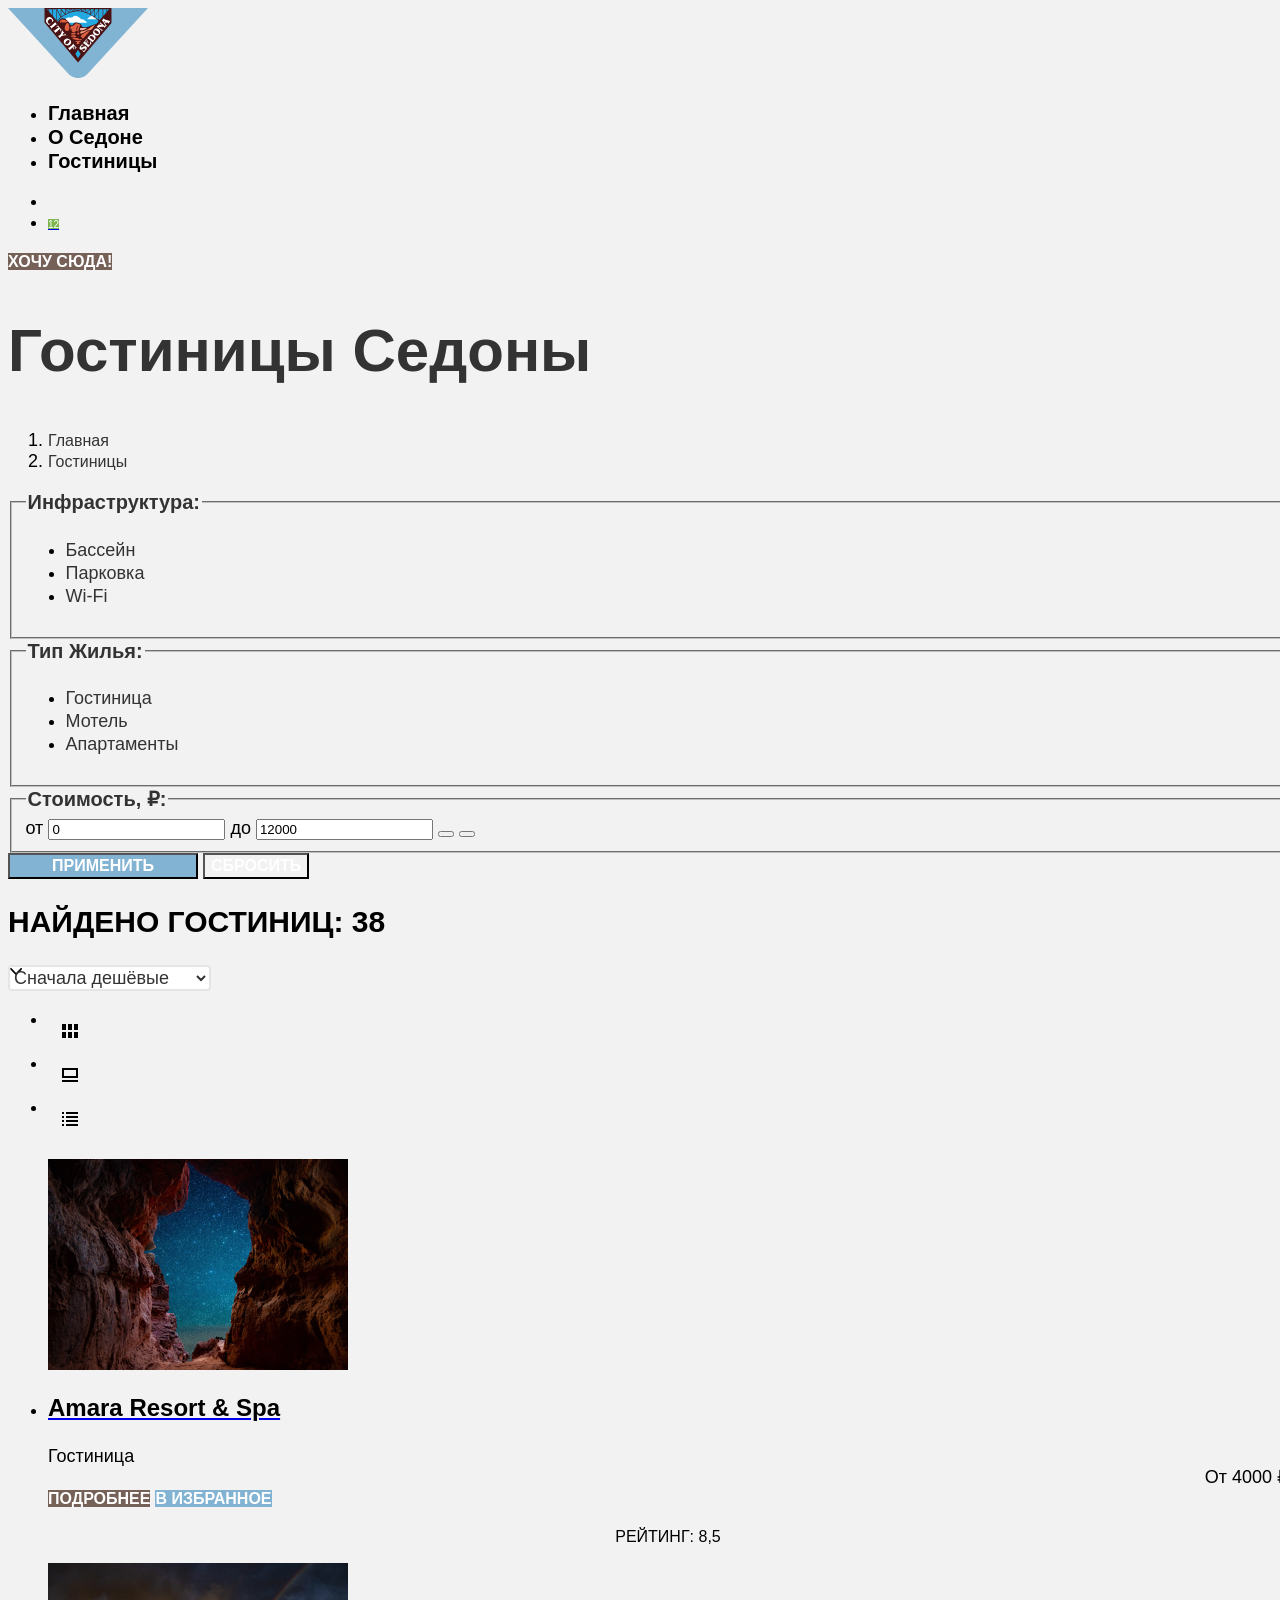
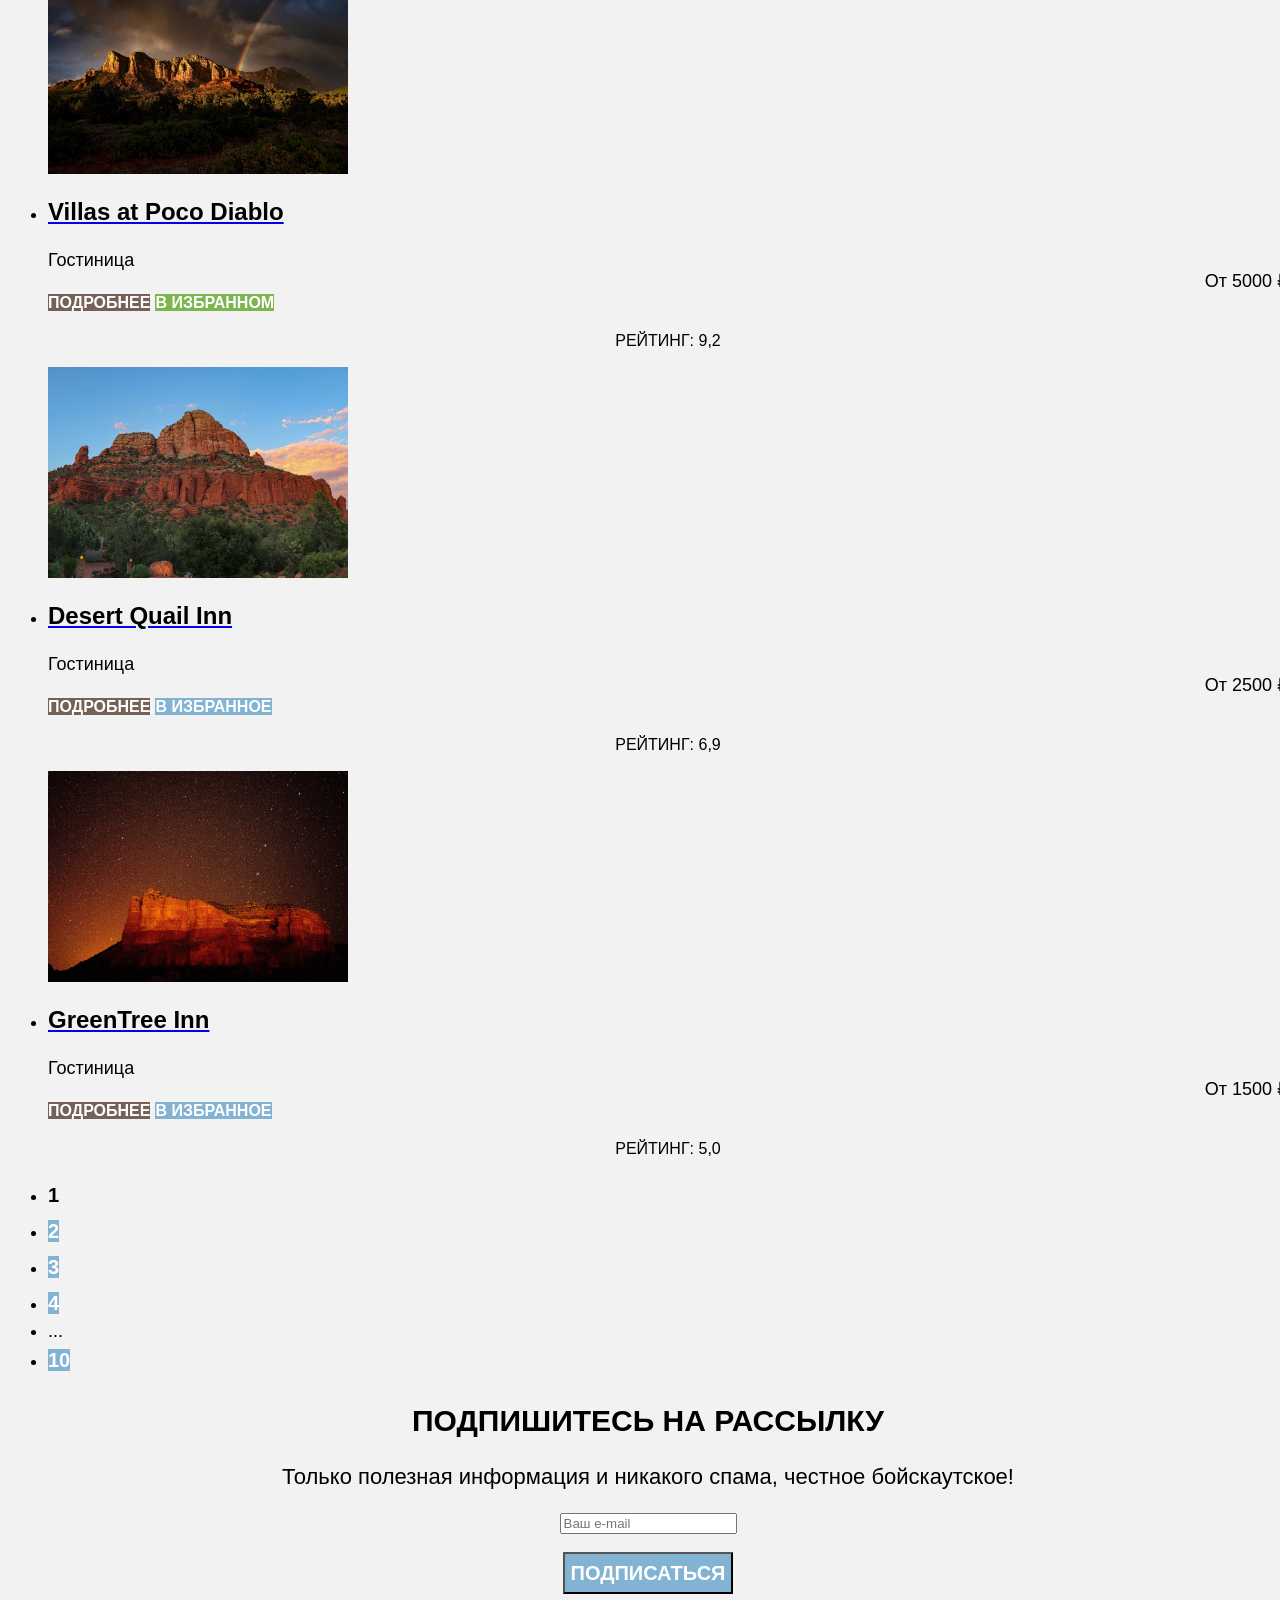
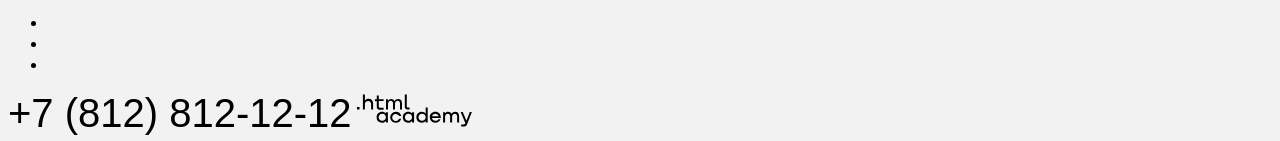
==== catalog.html @ a72dde48 "добавлен файл styles" ====
<!DOCTYPE html>
<html lang="ru">

  <head>
    <meta charset="utf-8">
    <title>Седона. Гостиницы</title>
    <link rel="icon" type="image/png" sizes="32x32" href="images/favicon-32x32.png">
    <link rel="icon" href="favicon.ico">
    <link rel="stylesheet" href="styles/styles.css">
  </head>

  <body>
    <header class="page-header" data-test="header">
      <nav class="navigation">
        <a class="navigation-logo" href="index.html">
          <img class="page-header-logo" src="images/logo.svg" width="140" height="70" alt="Логотип города Седона.">
        </a>
        <ul class="navigation-list">
          <li class="navigation-item">
            <a class="navigation-link" href="index.html">Главная</a>
          </li>
          <li class="navigation-item">
            <a class="navigation-link" href="#">О Седоне</a>
          </li>
          <li class="navigation-item">
            <a class="navigation-link navigation-link-current" href="#">Гостиницы</a>
          </li>
        </ul>
        <ul class="navigation-user">
          <li class="navigation-user-item">
            <a class="navigation-user-link navigation-user-link-search" href="#">
              <span class="visually-hidden">Поиск</span>
            </a>
          </li>
          <li class="navigation-user-item">
            <a class="navigation-user-link navigation-user-link-favorite" href="#">
              <span class="visually-hidden">Избранное</span>
              <span class="notification-badge">12</span>
            </a>
          </li>
        </ul>
      </nav>
      <a class="header-button" href="#">Хочу сюда!</a>
    </header>

    <main class="main-container main-inner" data-test="main">
      <h1 class="inner-header-title">Гостиницы Седоны</h1>
      <ol class="breadcrumbs">
        <li class="breadcrumbs-item">
          <a class="breadcrumbs-link breadcrumbs-home-link" href="index.html">Главная</a>
        </li>
        <li class="breadcrumbs-item">
          <a class="breadcrumbs-link" href="#">Гостиницы</a>
        </li>
      </ol>
      <section class="filters" data-test="filter">
        <h2 class="visually-hidden">Фильтры</h2>
        <form class="catalog-filter" action="https://echo.htmlacademy.ru/" method="get">
          <fieldset class="catalog-filter-group">
            <legend class="catalog-filter-title">Инфраструктура:</legend>
            <ul class="catalog-filter-list">
              <li class="catalog-filter-item">
                <label class="control">
                  <input class="visually-hidden control-input" type="checkbox" name="pool" checked>
                  <span class="control-label">Бассейн</span>
                </label>
              </li>
              <li class="catalog-filter-item">
                <label class="control">
                  <input class="visually-hidden control-input" type="checkbox" name="parking" checked>
                  <span class="control-label">Парковка</span>
                </label>
              </li>
              <li class="catalog-filter-item">
                <label class="control">
                  <input class="visually-hidden control-input" type="checkbox" name="wifi">
                  <span class="control-label">Wi-Fi</span>
                </label>
              </li>
            </ul>
          </fieldset>
          <fieldset class="catalog-filter-group">
            <legend class="catalog-filter-title">Тип жилья:</legend>
            <ul class="catalog-filter-list">
              <li class="catalog-filter-item">
                <label class="control">
                  <input class="visually-hidden control-input" type="radio" name="housing-type" value="hotel" checked>
                  <span class="control-label">Гостиница</span>
                </label>
              </li>
              <li class="catalog-filter-item">
                <label class="control">
                  <input class="visually-hidden control-input" type="radio" name="housing-type" value="motel">
                  <span class="control-label">Мотель</span>
                </label>
              </li>
              <li class="catalog-filter-item">
                <label class="control">
                  <input class="visually-hidden control-input" type="radio" name="housing-type" value="apartments">
                  <span class="control-label">Апартаменты</span>
                </label>
              </li>
            </ul>

          </fieldset>
          <fieldset class="catalog-filter-group">
            <legend class="catalog-filter-title">Стоимость, ₽:</legend>
            <label class="catalog-filter-label">
              <span class="range-input-label">от</span>
              <input class="range-input range-input-min" type="number" value="0" name="min-price">
            </label>
            <label class="catalog-filter-label">
              <span class="range-input-label">до</span>
              <input class="range-input range-input-max" type="number" value="12000" name="max-price">
            </label>
            <button class="range-toggle toggle-min" type="button">
              <span class="visually-hidden">Изменить минимальную стоимость.</span>
            </button>
            <button class="range-toggle toggle-max" type="button">
              <span class="visually-hidden">Изменить максимальную стоимость.</span>
            </button>
          </fieldset>
          <button class="catalog-filter-submit" type="submit">Применить</button>
          <button class="catalog-filter-reset" type="reset">Сбросить</button>
        </form>
      </section>

      <section class="catalog-products" data-test="catalog">
        <h2 class="catalog-products-title">Найдено гостиниц: <span>38</span></h2>

        <select class="select-control" aria-label="Сортировка">
          <option value="popular">Сначала популярные</option>
          <option value="cheap" selected>Сначала дешёвые</option>
          <option value="expensive">Сначала дорогие</option>
        </select>

        <ul class="view-buttons">
          <li class="view-button-item">
            <a class="view-button view-button-current view-button-tile" href="#">
              <span class="visually-hidden">Показать плиткой</span>
            </a>
          </li>
          <li class="view-button-item">
            <a class="view-button view-button-card" href="#">
              <span class="visually-hidden">Показать карточками</span>
            </a>
          </li>
          <li class="view-button-item">
            <a class="view-button view-button-list" href="#">
              <span class="visually-hidden">Показать списком</span>
            </a>
          </li>
        </ul>

        <ul class="product-list">
          <li class="product-card">
            <a class="product-card-link" href="#">
              <img class="product-card-image" src="images/catalog/hotel-1.jpg" width="300" height="211"
                alt="Звёздное небо в расщелине гор.">
              <h3 class="product-card-title">Amara Resort & Spa</h3>
            </a>
            <p class="product-card-type">Гостиница</p>
            <p class="product-card-price">От 4000 ₽</p>
            <a class="product-card-button" href="#">Подробнее</a>
            <a class="add-favorite-button" href="#">В избранное</a>
            <p class="product-card-stars product-card-stars-4"><span class="visually-hidden">4 звезды</span></p>
            <p class="product-card-rating">Рейтинг: <span>8,5</span></p>
          </li>
          <li class="product-card">
            <a class="product-card-link" href="#">
              <img class="product-card-image" src="images/catalog/hotel-2.jpg" width="300" height="211"
                alt="Радуга над горным хребтом.">
              <h3 class="product-card-title">Villas at Poco Diablo</h3>
            </a>
            <p class="product-card-type">Гостиница</p>
            <p class="product-card-price">От 5000 ₽</p>
            <a class="product-card-button" href="#">Подробнее</a>
            <a class="favorite-button" href="#">В избранном</a>
            <p class="product-card-stars product-card-stars-4"><span class="visually-hidden">4 звезды</span></p>
            <p class="product-card-rating">Рейтинг: <span>9,2</span></p>
          </li>
          <li class="product-card">
            <a class="product-card-link" href="#l">
              <img class="product-card-image" src="images/catalog/hotel-3.jpg" width="300" height="211"
                alt="Горы на фоне голубого неба.">
              <h3 class="product-card-title">Desert Quail Inn</h3>
            </a>
            <p class="product-card-type">Гостиница</p>
            <p class="product-card-price">От 2500 ₽</p>
            <a class="product-card-button" href="#">Подробнее</a>
            <a class="add-favorite-button" href="#">В избранное</a>
            <p class="product-card-stars product-card-stars-3"><span class="visually-hidden">3 звезды</span></p>
            <p class="product-card-rating">Рейтинг: <span>6,9</span></p>
          </li>
          <li class="product-card">
            <a class="product-card-link" href="#">
              <img class="product-card-image" src="images/catalog/hotel-4.jpg" width="300" height="211"
                alt="Гора на фоне звёздного неба.">
              <h3 class="product-card-title">GreenTree Inn</h3>
            </a>
            <p class="product-card-type">Гостиница</p>
            <p class="product-card-price">От 1500 ₽</p>
            <a class="product-card-button" href="#">Подробнее</a>
            <a class="add-favorite-button" href="#">В избранное</a>
            <p class="product-card-stars product-card-stars-2"><span class="visually-hidden">2 звезды</span></p>
            <p class="product-card-rating">Рейтинг: <span>5,0</span></p>
          </li>
        </ul>

        <ul class="pagination">
          <li class="pagination-item">
            <a class="pagination-link pagination-current">1</a>
          </li>
          <li class="pagination-item">
            <a class="pagination-link" href="#">2</a>
          </li>
          <li class="pagination-item">
            <a class="pagination-link" href="#">3</a>
          </li>
          <li class="pagination-item">
            <a class="pagination-link" href="#">4</a>
          </li>
          <li class="pagination-item">
            <span class="pagination-text">...</span>
          </li>
          <li class="pagination-item">
            <a class="pagination-link" href="#">10</a>
          </li>
        </ul>
      </section>
      <section class="subscribe" data-test="subscribe">
        <h2 class="subscribe-title">Подпишитесь на рассылку</h2>
        <p class="subscribe-description">Только полезная информация и никакого спама, честное бойскаутское!</p>
        <form class="subscribe-form" action="https://echo.htmlacademy.ru/" method="post">
          <p class="subscribe-form-name">
            <label class="visually-hidden" for="user-email">Ваш e-mail</label>
            <input class="field" type="text" id="user-email" name="user-email" placeholder="Ваш e-mail">
          </p>
          <button class="subscribe-button" type="submit">Подписаться</button>
        </form>
      </section>
    </main>

    <footer class="page-footer" data-test="footer">
      <ul class="footer-social-list">
        <li class="footer-social-item">
          <a class="footer-social-link" href="https://vk.com/htmlacademy">
            <span class="visually-hidden">ВКонтакте</span>
          </a>
        </li>
        <li class="footer-social-item">
          <a class="footer-social-link" href="https://t.me/htmlacademy">
            <span class="visually-hidden">Телеграм</span>
          </a>
        </li>
        <li class="footer-social-item">
          <a class="footer-social-link" href="https://www.youtube.com/user/htmlacademyru">
            <span class="visually-hidden">YouTube</span>
          </a>
        </li>
      </ul>
      <a class="footer-phone" href="tel:+78128121212">+7 (812) 812-12-12</a>
      <a class="copyright" href="https://htmlacademy.ru/">
        <img class="htmlacademy-logo" src="images/htmlacademy.svg" width="115" height="33"
          alt="Логотип HTML Academy"></img>
      </a>
    </footer>
  </body>

</html>
---- styles/styles.css ----
@font-face {
  font-family: "PT Sans";
  font-style: normal;
  font-weight: 400;
  src: url("../fonts/ptsans-400.woff2") format("woff2");
  font-display: swap;
}

@font-face {
  font-family: "PT Sans";
  font-style: normal;
  font-weight: 700;
  src: url("../fonts/ptsans-700.woff2") format("woff2");
  font-display: swap;
}

body {
  font-family: "PT Sans", sans-serif;
  font-size: 18px;
  line-height: 21px;
  color: #000000;
  background-color: #f2f2f2;
  min-width: 1280px;
}

.visually-hidden {
  position: absolute;
  width: 1px;
  height: 1px;
  margin: -1px;
  padding: 0;
  border: 0;
  clip: rect(0 0 0 0);
  overflow: hidden;
}

.page-header {
  color: #000000;
  }

.navigation-link {
  font-weight: 700;
  font-size: 20px;
  line-height: 24px;
  color: #000000;
  text-decoration: none;
}


/*ссылка Хочу сюда*/
.header-button {
  font-family: inherit;
  font-weight: 700;
  font-size: 16px;
  line-height: 20px;
  color: #ffffff;
  text-transform: uppercase;
  text-decoration: none;
  background-color: #756157;
  text-align: center;
}

/*число отелей*/
.notification-badge {
  font-size: 10px;
  line-height: 10px;
  color: #ffffff;
  background-color: #7db54f;
  text-align: center;
}

/*Welcome to the gorgeous Sedona*/
.hero {
  background-color: #d9eaf2;
  background-image: url("../images/hero-border.svg"), url("../images/background.jpg");
  background-size: contain, cover;
  background-repeat: no-repeat;
}

.hero-img {
  display: block;
  margin-left: auto;
  margin-right: auto;
}


/*Седона - небольшой городок в Аризоне, заслуживающий большего*/
.lead {
  font-weight: 700;
  font-size: 30px;
  line-height: 36px;
  text-align: center;
  text-transform: uppercase;
}

/*Преимущества-заголовки*/
.advantages-list-title {
  font-size: 22px;
  line-height: 26px;
  color: #000000;
  text-align: center;
}

.advantages-title {
  font-size: 24px;
  line-height: 28px;
}

.advantages-description {
  color: #000000;
  text-align: center;
}

.advantages-item {
  background-color: rgba(131, 179, 211, 0.12);
}

.advantages-item-dark {
  background-color: rgba(131, 179, 211, 0.2);
}

.infrastructure-lead {
  font-weight: 700;
  font-size: 30px;
  line-height: 36px;
  text-align: center;
  text-transform: uppercase;
}

.infrastructure-lead-text {
  margin-top: 0;
  margin-bottom: 64px;
  font-size: 22px;
  line-height: 26px;
  color: #000000;
  text-align: center;
}

.infrastructure-item {
  width: 230px;
  padding: 181px 85px 81px;
  background-color: rgba(131, 179, 211, 0.12);
}

.infrastructure-item:nth-child(2n) {
  background-color: #82b3d3;
}

.infrastructure-item-home {
  background-image: url("../images/house.svg");
  background-repeat: no-repeat;
}

.infrastructure-item-meal {
  background-image: url("../images/food.svg");
  background-repeat: no-repeat;
}

.infrastructure-title {
  font-size: 24px;
  line-height: 28px;
  text-transform: uppercase;
  text-align: center;
}

.infrastructure-description {
  color: #333333;
  text-align: center;
}


.search-title {
  font-size: 30px;
  line-height: 36px;
  text-align: center;
  text-transform: uppercase;
}

.search-description {
  font-size: 22px;
  line-height: 26px;
  color: #333333;
}

.search-button {
  font-family: inherit;
  font-weight: 700;
  font-size: 20px;
  line-height: 36px;
  color: #ffffff;
  text-transform: uppercase;
  text-decoration: none;
  background-color: #756157;
}

.subscribe {
  text-align: center;
}

.subscribe-title {
  font-size: 30px;
  line-height: 36px;
  text-transform: uppercase;
}

.subscribe-description {
  font-weight: 400;
  font-size: 22px;
  line-height: 26px;
}

.subscribe-theme-custom {
  color: #ffffff;
  background-color: #8daab8;
  background-image: url("../images/background-subscribe.jpg");
  background-size: cover;
  background-repeat: no-repeat;
}

.subscribe-button {
  font-family: inherit;
  font-weight: 700;
  font-size: 20px;
  line-height: 36px;
  color: #ffffff;
  text-transform: uppercase;
  text-decoration: none;
  background-color: #82b3d3;
  text-align: center;
}

.footer-phone {
  font-size: 40px;
  line-height: 40px;
  color: #000000;
  text-transform: uppercase;
  text-decoration: none;
  text-align: center;
}

.copyright {
  width: 115px;
  color: #000000;
}

.main-inner-header {
  background-color: #87a4c4;
  background-image: url("../images/background-filters.jpg");
  background-size: cover;
  background-repeat: no-repeat;
}

.inner-header-title {
  font-size: 60px;
  line-height: 78px;
  color: #333333;
}

.breadcrumbs-item:not(:last-child)::after {
  background-image: url("../images/arrow.svg");
  background-position: center;
  background-repeat: no-repeat;
}

.breadcrumbs-home-link {
  background-image: url("../images/home.svg");
  background-size: cover;
  background-repeat: no-repeat;
}

.breadcrumbs-link {
  font-size: 16px;
  line-height: 21px;
  color: #333333;
  text-decoration: none;
}

.catalog-filter-title {
  font-weight: 700;
  font-size: 20px;
  line-height: 24px;
  color: #333333;
  text-transform: capitalize;
}

.control-label {
  font-size: 18px;
  line-height: 23px;
  color: #333333;
}

/*кнопка Применить*/
.catalog-filter-submit {
  width: 190px;
  font-family: inherit;
  font-weight: 700;
  font-size: 16px;
  line-height: 20px;
  color: #ffffff;
  text-align: center;
  text-transform: uppercase;
  text-decoration: none;
  background-color: #82b3d3;
}

/*кнопка Сбросить*/
.catalog-filter-reset {
  font-family: inherit;
  font-weight: 700;
  font-size: 16px;
  line-height: 20px;
  color: #ffffff;
  text-transform: uppercase;
  text-align: center;
  background-color: transparent;
}

/*Найдено гостиниц:*/
.catalog-products-title {
  font-size: 30px;
  line-height: 36px;
  text-transform: uppercase;
}


.select-control {
  font-family: inherit;
  font-size: 18px;
  line-height: 21px;
  color: #333333;
  border: 2px solid #e5e5e5;
  border-radius: 4px;
  background-color: #ffffff;
  background-image: url("../images/arrow-down.svg");
  background-repeat: no-repeat;
}


.view-button {
  display: block;
  width: 44px;
  height: 44px;
  background-repeat: no-repeat;
  background-position: center;
}

.view-button-current {
  border-color: #000000;
}

.view-button-tile {
  background-image: url("../images/table.svg");
}

.view-button-card {
  background-image: url("../images/card.svg");
}

.view-button-list {
  background-image: url("../images/list.svg");
}

.product-card-title {
  font-size: 24px;
  line-height: 28px;
  color: #000000;
}

.product-card-image {
  display: block;
  margin-bottom: 16px;
}

.product-card-type {
  margin: 0;
}

.product-card-price {
  margin: 0;
  text-align: right;
}

.product-card-stars {
  background-image: url("../images/star.svg");
  background-repeat: space no-repeat;
}

.product-card-stars-2 {
  width: 42px;
}

.product-card-stars-3 {
  width: 66px;
}

.product-card-stars-4 {
  width: 89px;
}

.product-card-rating {
  font-size: 16px;
  line-height: 20px;
  text-transform: uppercase;
  text-align: center;
  background-color: #f2f2f2;
}

.product-card-button {
  font-family: inherit;
  font-weight: 700;
  font-size: 16px;
  line-height: 20px;
  color: #ffffff;
  text-transform: uppercase;
  text-decoration: none;
  background-color: #756157;
  text-align: center;
}

.add-favorite-button {
  font-family: inherit;
  font-weight: 700;
  font-size: 16px;
  line-height: 20px;
  color: #ffffff;
  text-transform: uppercase;
  text-decoration: none;
  background-color: #82b3d3;
  text-align: center;
}

.favorite-button {
  font-family: inherit;
  font-weight: 700;
  font-size: 16px;
  line-height: 20px;
  color: #ffffff;
  text-transform: uppercase;
  text-decoration: none;
  background-color: #7db54f;
  text-align: center;
}

.pagination-link {
  font-weight: 700;
  font-size: 20px;
  line-height: 36px;
  color: #ffffff;
  text-align: center;
  text-transform: uppercase;
  background-color: #82b3d3;
  text-decoration: none;
}

.pagination-current {
  color: #000000;
  background-color: #f2f2f2;
}
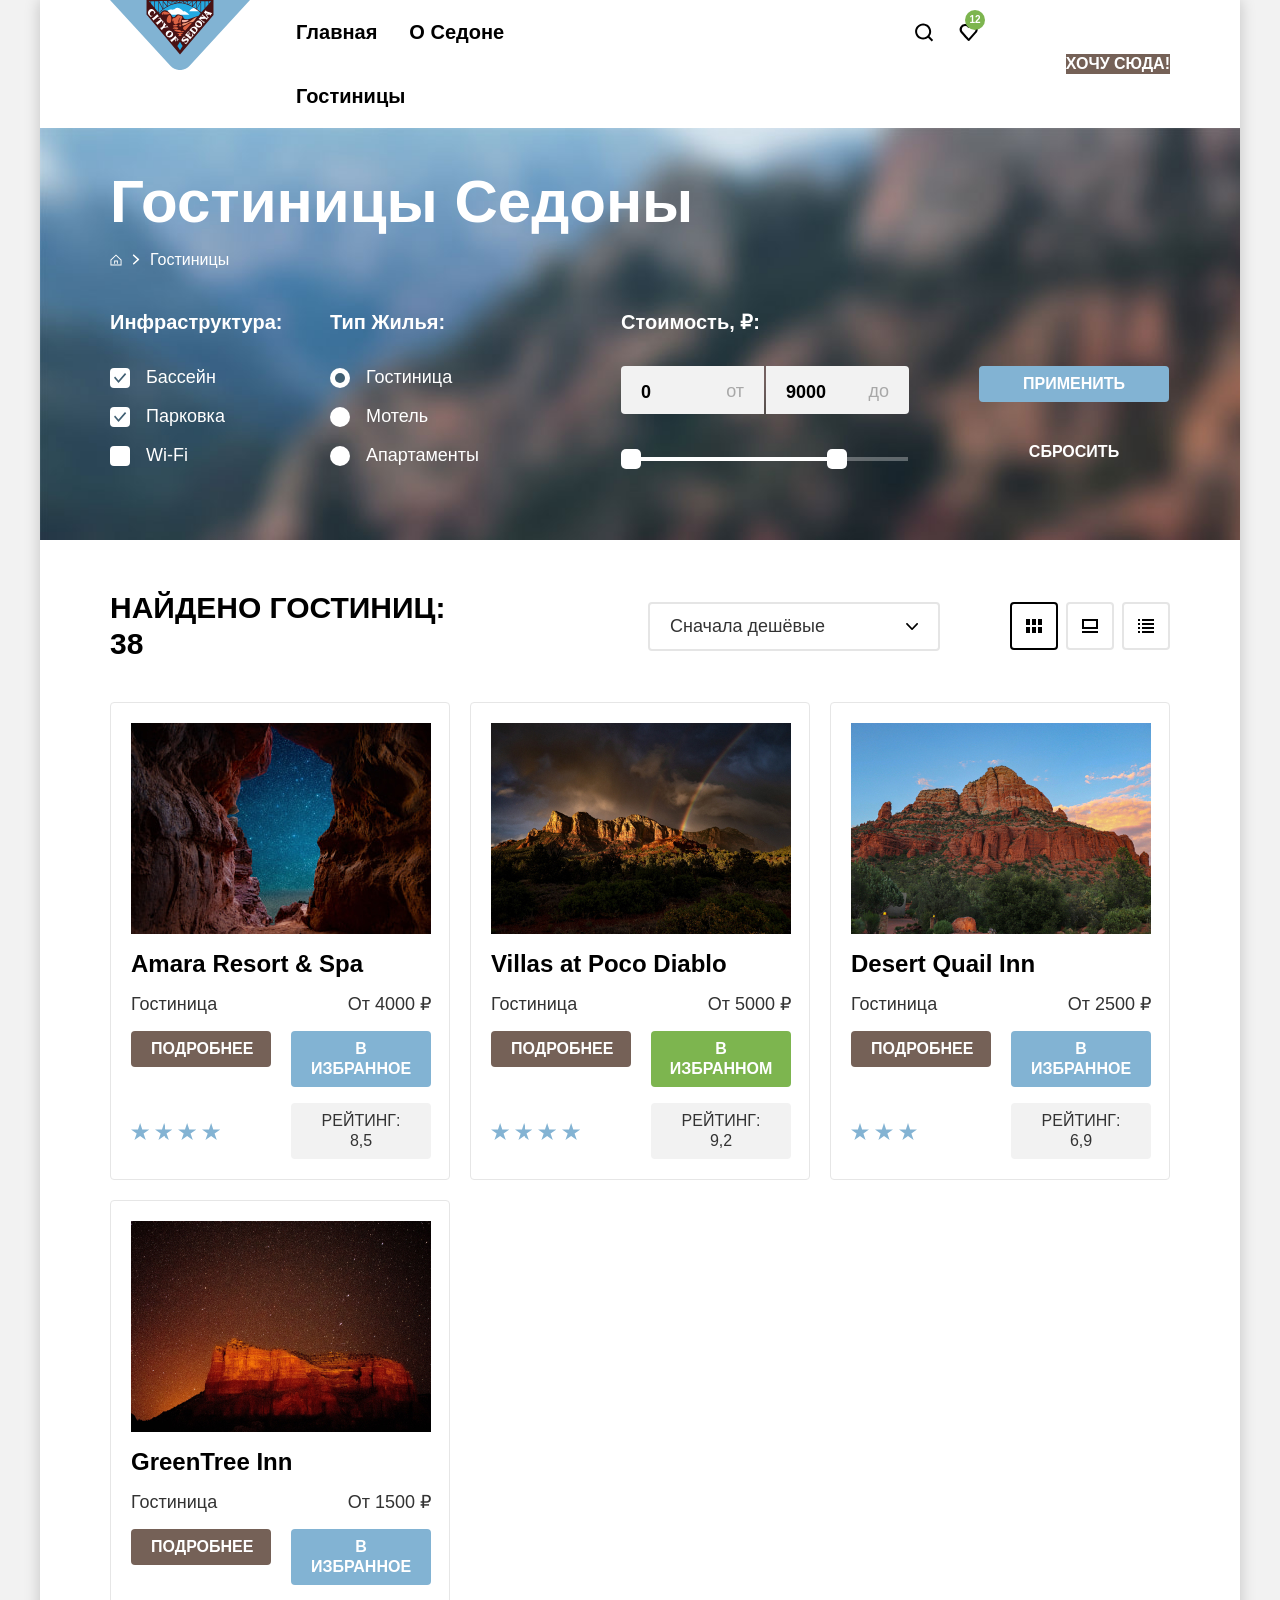
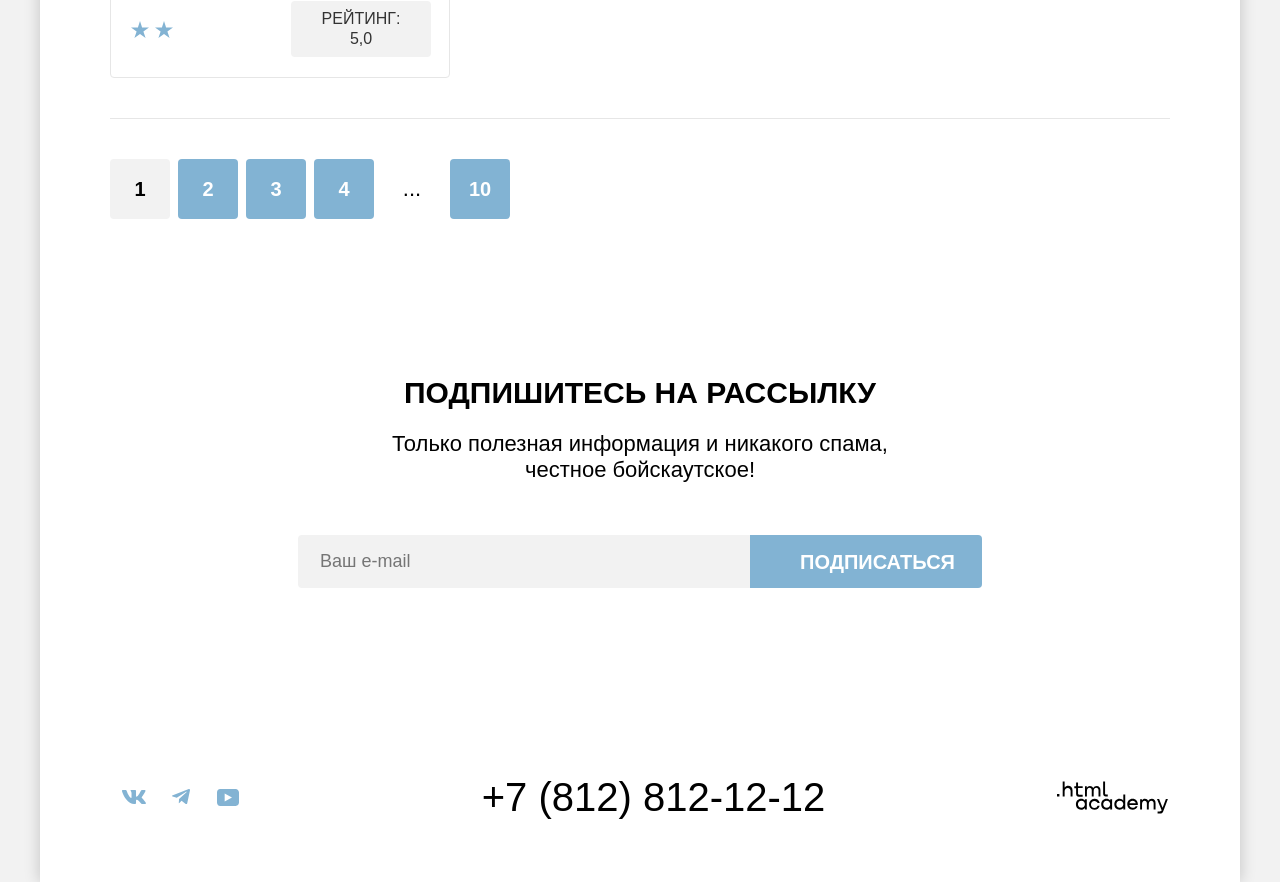
==== commit d13f66eb: "добавляет контейнеры flex и grid" ====
--- a/catalog.html
+++ b/catalog.html
@@ -10,261 +10,311 @@
   </head>
 
   <body>
-    <header class="page-header" data-test="header">
-      <nav class="navigation">
-        <a class="navigation-logo" href="index.html">
-          <img class="page-header-logo" src="images/logo.svg" width="140" height="70" alt="Логотип города Седона.">
-        </a>
-        <ul class="navigation-list">
-          <li class="navigation-item">
-            <a class="navigation-link" href="index.html">Главная</a>
-          </li>
-          <li class="navigation-item">
-            <a class="navigation-link" href="#">О Седоне</a>
-          </li>
-          <li class="navigation-item">
-            <a class="navigation-link navigation-link-current" href="#">Гостиницы</a>
-          </li>
-        </ul>
-        <ul class="navigation-user">
-          <li class="navigation-user-item">
-            <a class="navigation-user-link navigation-user-link-search" href="#">
-              <span class="visually-hidden">Поиск</span>
+    <div class="page-container">
+      <header class="page-header" data-test="header">
+        <div class="page-header-container">
+          <nav class="navigation">
+            <a class="navigation-logo" href="index.html">
+              <img class="page-header-logo" src="images/logo.svg" width="140" height="70" alt="Логотип города Седона.">
             </a>
-          </li>
-          <li class="navigation-user-item">
-            <a class="navigation-user-link navigation-user-link-favorite" href="#">
-              <span class="visually-hidden">Избранное</span>
-              <span class="notification-badge">12</span>
-            </a>
-          </li>
-        </ul>
-      </nav>
-      <a class="header-button" href="#">Хочу сюда!</a>
-    </header>
-
-    <main class="main-container main-inner" data-test="main">
-      <h1 class="inner-header-title">Гостиницы Седоны</h1>
-      <ol class="breadcrumbs">
-        <li class="breadcrumbs-item">
-          <a class="breadcrumbs-link breadcrumbs-home-link" href="index.html">Главная</a>
-        </li>
-        <li class="breadcrumbs-item">
-          <a class="breadcrumbs-link" href="#">Гостиницы</a>
-        </li>
-      </ol>
-      <section class="filters" data-test="filter">
-        <h2 class="visually-hidden">Фильтры</h2>
-        <form class="catalog-filter" action="https://echo.htmlacademy.ru/" method="get">
-          <fieldset class="catalog-filter-group">
-            <legend class="catalog-filter-title">Инфраструктура:</legend>
-            <ul class="catalog-filter-list">
-              <li class="catalog-filter-item">
-                <label class="control">
-                  <input class="visually-hidden control-input" type="checkbox" name="pool" checked>
-                  <span class="control-label">Бассейн</span>
-                </label>
-              </li>
-              <li class="catalog-filter-item">
-                <label class="control">
-                  <input class="visually-hidden control-input" type="checkbox" name="parking" checked>
-                  <span class="control-label">Парковка</span>
-                </label>
-              </li>
-              <li class="catalog-filter-item">
-                <label class="control">
-                  <input class="visually-hidden control-input" type="checkbox" name="wifi">
-                  <span class="control-label">Wi-Fi</span>
-                </label>
+            <ul class="navigation-list">
+              <li class="navigation-item">
+                <a class="navigation-link" href="index.html">Главная</a>
+              </li>
+              <li class="navigation-item">
+                <a class="navigation-link" href="#">О Седоне</a>
+              </li>
+              <li class="navigation-item">
+                <a class="navigation-link navigation-link-current" href="#">Гостиницы</a>
               </li>
             </ul>
-          </fieldset>
-          <fieldset class="catalog-filter-group">
-            <legend class="catalog-filter-title">Тип жилья:</legend>
-            <ul class="catalog-filter-list">
-              <li class="catalog-filter-item">
-                <label class="control">
-                  <input class="visually-hidden control-input" type="radio" name="housing-type" value="hotel" checked>
-                  <span class="control-label">Гостиница</span>
-                </label>
-              </li>
-              <li class="catalog-filter-item">
-                <label class="control">
-                  <input class="visually-hidden control-input" type="radio" name="housing-type" value="motel">
-                  <span class="control-label">Мотель</span>
-                </label>
-              </li>
-              <li class="catalog-filter-item">
-                <label class="control">
-                  <input class="visually-hidden control-input" type="radio" name="housing-type" value="apartments">
-                  <span class="control-label">Апартаменты</span>
-                </label>
+            <ul class="navigation-user">
+              <li class="navigation-user-item">
+                <a class="navigation-user-link navigation-user-link-search" href="#">
+                  <span class="visually-hidden">Поиск</span>
+                </a>
+              </li>
+              <li class="navigation-user-item">
+                <a class="navigation-user-link navigation-user-link-favorite" href="#">
+                  <span class="visually-hidden">Избранное</span>
+                  <span class="notification-badge">12</span>
+                </a>
               </li>
             </ul>
-
-          </fieldset>
-          <fieldset class="catalog-filter-group">
-            <legend class="catalog-filter-title">Стоимость, ₽:</legend>
-            <label class="catalog-filter-label">
-              <span class="range-input-label">от</span>
-              <input class="range-input range-input-min" type="number" value="0" name="min-price">
-            </label>
-            <label class="catalog-filter-label">
-              <span class="range-input-label">до</span>
-              <input class="range-input range-input-max" type="number" value="12000" name="max-price">
-            </label>
-            <button class="range-toggle toggle-min" type="button">
-              <span class="visually-hidden">Изменить минимальную стоимость.</span>
-            </button>
-            <button class="range-toggle toggle-max" type="button">
-              <span class="visually-hidden">Изменить максимальную стоимость.</span>
-            </button>
-          </fieldset>
-          <button class="catalog-filter-submit" type="submit">Применить</button>
-          <button class="catalog-filter-reset" type="reset">Сбросить</button>
-        </form>
-      </section>
-
-      <section class="catalog-products" data-test="catalog">
-        <h2 class="catalog-products-title">Найдено гостиниц: <span>38</span></h2>
-
-        <select class="select-control" aria-label="Сортировка">
-          <option value="popular">Сначала популярные</option>
-          <option value="cheap" selected>Сначала дешёвые</option>
-          <option value="expensive">Сначала дорогие</option>
-        </select>
-
-        <ul class="view-buttons">
-          <li class="view-button-item">
-            <a class="view-button view-button-current view-button-tile" href="#">
-              <span class="visually-hidden">Показать плиткой</span>
-            </a>
-          </li>
-          <li class="view-button-item">
-            <a class="view-button view-button-card" href="#">
-              <span class="visually-hidden">Показать карточками</span>
-            </a>
-          </li>
-          <li class="view-button-item">
-            <a class="view-button view-button-list" href="#">
-              <span class="visually-hidden">Показать списком</span>
-            </a>
-          </li>
-        </ul>
-
-        <ul class="product-list">
-          <li class="product-card">
-            <a class="product-card-link" href="#">
-              <img class="product-card-image" src="images/catalog/hotel-1.jpg" width="300" height="211"
-                alt="Звёздное небо в расщелине гор.">
-              <h3 class="product-card-title">Amara Resort & Spa</h3>
-            </a>
-            <p class="product-card-type">Гостиница</p>
-            <p class="product-card-price">От 4000 ₽</p>
-            <a class="product-card-button" href="#">Подробнее</a>
-            <a class="add-favorite-button" href="#">В избранное</a>
-            <p class="product-card-stars product-card-stars-4"><span class="visually-hidden">4 звезды</span></p>
-            <p class="product-card-rating">Рейтинг: <span>8,5</span></p>
-          </li>
-          <li class="product-card">
-            <a class="product-card-link" href="#">
-              <img class="product-card-image" src="images/catalog/hotel-2.jpg" width="300" height="211"
-                alt="Радуга над горным хребтом.">
-              <h3 class="product-card-title">Villas at Poco Diablo</h3>
-            </a>
-            <p class="product-card-type">Гостиница</p>
-            <p class="product-card-price">От 5000 ₽</p>
-            <a class="product-card-button" href="#">Подробнее</a>
-            <a class="favorite-button" href="#">В избранном</a>
-            <p class="product-card-stars product-card-stars-4"><span class="visually-hidden">4 звезды</span></p>
-            <p class="product-card-rating">Рейтинг: <span>9,2</span></p>
-          </li>
-          <li class="product-card">
-            <a class="product-card-link" href="#l">
-              <img class="product-card-image" src="images/catalog/hotel-3.jpg" width="300" height="211"
-                alt="Горы на фоне голубого неба.">
-              <h3 class="product-card-title">Desert Quail Inn</h3>
-            </a>
-            <p class="product-card-type">Гостиница</p>
-            <p class="product-card-price">От 2500 ₽</p>
-            <a class="product-card-button" href="#">Подробнее</a>
-            <a class="add-favorite-button" href="#">В избранное</a>
-            <p class="product-card-stars product-card-stars-3"><span class="visually-hidden">3 звезды</span></p>
-            <p class="product-card-rating">Рейтинг: <span>6,9</span></p>
-          </li>
-          <li class="product-card">
-            <a class="product-card-link" href="#">
-              <img class="product-card-image" src="images/catalog/hotel-4.jpg" width="300" height="211"
-                alt="Гора на фоне звёздного неба.">
-              <h3 class="product-card-title">GreenTree Inn</h3>
-            </a>
-            <p class="product-card-type">Гостиница</p>
-            <p class="product-card-price">От 1500 ₽</p>
-            <a class="product-card-button" href="#">Подробнее</a>
-            <a class="add-favorite-button" href="#">В избранное</a>
-            <p class="product-card-stars product-card-stars-2"><span class="visually-hidden">2 звезды</span></p>
-            <p class="product-card-rating">Рейтинг: <span>5,0</span></p>
-          </li>
-        </ul>
-
-        <ul class="pagination">
-          <li class="pagination-item">
-            <a class="pagination-link pagination-current">1</a>
-          </li>
-          <li class="pagination-item">
-            <a class="pagination-link" href="#">2</a>
-          </li>
-          <li class="pagination-item">
-            <a class="pagination-link" href="#">3</a>
-          </li>
-          <li class="pagination-item">
-            <a class="pagination-link" href="#">4</a>
-          </li>
-          <li class="pagination-item">
-            <span class="pagination-text">...</span>
-          </li>
-          <li class="pagination-item">
-            <a class="pagination-link" href="#">10</a>
-          </li>
-        </ul>
-      </section>
-      <section class="subscribe" data-test="subscribe">
-        <h2 class="subscribe-title">Подпишитесь на рассылку</h2>
-        <p class="subscribe-description">Только полезная информация и никакого спама, честное бойскаутское!</p>
-        <form class="subscribe-form" action="https://echo.htmlacademy.ru/" method="post">
-          <p class="subscribe-form-name">
-            <label class="visually-hidden" for="user-email">Ваш e-mail</label>
-            <input class="field" type="text" id="user-email" name="user-email" placeholder="Ваш e-mail">
-          </p>
-          <button class="subscribe-button" type="submit">Подписаться</button>
-        </form>
-      </section>
-    </main>
-
-    <footer class="page-footer" data-test="footer">
-      <ul class="footer-social-list">
-        <li class="footer-social-item">
-          <a class="footer-social-link" href="https://vk.com/htmlacademy">
-            <span class="visually-hidden">ВКонтакте</span>
+          </nav>
+          <a class="header-button" href="#">Хочу сюда!</a>
+        </div>
+      </header>
+
+      <main class="main-container main-inner" data-test="main">
+        <div class="main-inner-header">
+          <div class="main-inner-header-container">
+            <h1 class="inner-header-title">Гостиницы Седоны</h1>
+            <ol class="breadcrumbs">
+              <li class="breadcrumbs-item">
+                <a class="breadcrumbs-link breadcrumbs-home-link" href="index.html">
+                  <span class="visually-hidden">Главная</span>
+                </a>
+              </li>
+              <li class="breadcrumbs-item">
+                <a class="breadcrumbs-link" href="#">Гостиницы</a>
+              </li>
+            </ol>
+          </div>
+
+          <section class="filters" data-test="filter">
+            <h2 class="visually-hidden">Фильтры</h2>
+            <form class="catalog-filter" action="https://echo.htmlacademy.ru/" method="get">
+              <fieldset class="catalog-filter-group">
+                <legend class="catalog-filter-title">Инфраструктура:</legend>
+                <ul class="catalog-filter-list">
+                  <li class="catalog-filter-item">
+                    <label class="control">
+                      <input class="visually-hidden control-input" type="checkbox" name="pool" checked>
+                      <span class="control-mark"></span>
+                      <span class="control-label">Бассейн</span>
+                    </label>
+                  </li>
+                  <li class="catalog-filter-item">
+                    <label class="control">
+                      <input class="visually-hidden control-input" type="checkbox" name="parking" checked>
+                      <span class="control-mark"></span>
+                      <span class="control-label">Парковка</span>
+                    </label>
+                  </li>
+                  <li class="catalog-filter-item">
+                    <label class="control">
+                      <input class="visually-hidden control-input" type="checkbox" name="wifi">
+                      <span class="control-mark"></span>
+                      <span class="control-label">Wi-Fi</span>
+                    </label>
+                  </li>
+                </ul>
+              </fieldset>
+              <fieldset class="catalog-filter-group">
+                <legend class="catalog-filter-title">Тип жилья:</legend>
+                <ul class="catalog-filter-list">
+                  <li class="catalog-filter-item">
+                    <label class="control">
+                      <input class="visually-hidden control-input" type="radio" name="housing-type" value="hotel"
+                        checked>
+                      <span class="control-mark"></span>
+                      <span class="control-label">Гостиница</span>
+                    </label>
+                  </li>
+                  <li class="catalog-filter-item">
+                    <label class="control">
+                      <input class="visually-hidden control-input" type="radio" name="housing-type" value="motel">
+                      <span class="control-mark"></span>
+                      <span class="control-label">Мотель</span>
+                    </label>
+                  </li>
+                  <li class="catalog-filter-item">
+                    <label class="control">
+                      <input class="visually-hidden control-input" type="radio" name="housing-type" value="apartments">
+                      <span class="control-mark"></span>
+                      <span class="control-label">Апартаменты</span>
+                    </label>
+                  </li>
+                </ul>
+              </fieldset>
+              <fieldset class="catalog-filter-group">
+                <legend class="catalog-filter-title">Стоимость, ₽:</legend>
+                <div class="range">
+                  <div class="range-wrapper-inputs">
+                    <label class="catalog-filter-label">
+                      <span class="range-input-label">от</span>
+                      <input class="range-input range-input-min" type="number" value="0" name="min-price">
+                    </label>
+                    <label class="catalog-filter-label">
+                      <span class="range-input-label">до</span>
+                      <input class="range-input range-input-max" type="number" value="9000" name="max-price">
+                    </label>
+                  </div>
+                  <div class="range-scale">
+                    <div class="range-bar">
+                      <button class="range-toggle toggle-min" type="button">
+                        <span class="visually-hidden">Изменить минимальную стоимость.</span>
+                      </button>
+                      <button class="range-toggle toggle-max" type="button">
+                        <span class="visually-hidden">Изменить максимальную стоимость.</span>
+                      </button>
+                    </div>
+                  </div>
+                </div>
+              </fieldset>
+              <div class="catalog-filter-buttons">
+                <button class="catalog-filter-submit" type="submit">Применить</button>
+                <button class="catalog-filter-reset" type="reset">Сбросить</button>
+              </div>
+
+            </form>
+          </section>
+        </div>
+
+        <section class="catalog-products" data-test="catalog">
+          <div class="catalog-products-container">
+            <div class="catalog-products-header">
+              <h2 class="catalog-products-title">Найдено гостиниц: <span>38</span></h2>
+              <div class="select sorting-type">
+                <select class="select-control" aria-label="Сортировка">
+                  <option value="popular">Сначала популярные</option>
+                  <option value="cheap" selected>Сначала дешёвые</option>
+                  <option value="expensive">Сначала дорогие</option>
+                </select>
+              </div>
+
+              <ul class="view-buttons">
+                <li class="view-button-item">
+                  <a class="view-button view-button-current view-button-tile" href="#">
+                    <span class="visually-hidden">Показать плиткой</span>
+                  </a>
+                </li>
+                <li class="view-button-item">
+                  <a class="view-button view-button-card" href="#">
+                    <span class="visually-hidden">Показать карточками</span>
+                  </a>
+                </li>
+                <li class="view-button-item">
+                  <a class="view-button view-button-list" href="#">
+                    <span class="visually-hidden">Показать списком</span>
+                  </a>
+                </li>
+              </ul>
+            </div>
+
+            <ul class="product-list">
+              <li class="product-card">
+                <a class="product-card-link" href="#">
+                  <img class="product-card-image" src="images/catalog/hotel-1.jpg" width="300" height="211"
+                    alt="Звёздное небо в расщелине гор.">
+                  <h3 class="product-card-title">Amara Resort & Spa</h3>
+                </a>
+                <p class="product-card-type">Гостиница</p>
+                <p class="product-card-price">От 4000 ₽</p>
+                <a class="product-card-button" href="#">Подробнее</a>
+                <a class="add-favorite-button" href="#">В избранное</a>
+                <p class="product-card-stars product-card-stars-4"><span class="visually-hidden">4 звезды</span></p>
+                <p class="product-card-rating">Рейтинг: <span>8,5</span></p>
+              </li>
+              <li class="product-card">
+                <a class="product-card-link" href="#">
+                  <img class="product-card-image" src="images/catalog/hotel-2.jpg" width="300" height="211"
+                    alt="Радуга над горным хребтом.">
+                  <h3 class="product-card-title">Villas at Poco Diablo</h3>
+                </a>
+                <p class="product-card-type">Гостиница</p>
+                <p class="product-card-price">От 5000 ₽</p>
+                <a class="product-card-button" href="#">Подробнее</a>
+                <a class="favorite-button" href="#">В избранном</a>
+                <p class="product-card-stars product-card-stars-4"><span class="visually-hidden">4 звезды</span></p>
+                <p class="product-card-rating">Рейтинг: <span>9,2</span></p>
+              </li>
+              <li class="product-card">
+                <a class="product-card-link" href="#l">
+                  <img class="product-card-image" src="images/catalog/hotel-3.jpg" width="300" height="211"
+                    alt="Горы на фоне голубого неба.">
+                  <h3 class="product-card-title">Desert Quail Inn</h3>
+                </a>
+                <p class="product-card-type">Гостиница</p>
+                <p class="product-card-price">От 2500 ₽</p>
+                <a class="product-card-button" href="#">Подробнее</a>
+                <a class="add-favorite-button" href="#">В избранное</a>
+                <p class="product-card-stars product-card-stars-3"><span class="visually-hidden">3 звезды</span></p>
+                <p class="product-card-rating">Рейтинг: <span>6,9</span></p>
+              </li>
+              <li class="product-card">
+                <a class="product-card-link" href="#">
+                  <img class="product-card-image" src="images/catalog/hotel-4.jpg" width="300" height="211"
+                    alt="Гора на фоне звёздного неба.">
+                  <h3 class="product-card-title">GreenTree Inn</h3>
+                </a>
+                <p class="product-card-type">Гостиница</p>
+                <p class="product-card-price">От 1500 ₽</p>
+                <a class="product-card-button" href="#">Подробнее</a>
+                <a class="add-favorite-button" href="#">В избранное</a>
+                <p class="product-card-stars product-card-stars-2"><span class="visually-hidden">2 звезды</span></p>
+                <p class="product-card-rating">Рейтинг: <span>5,0</span></p>
+              </li>
+            </ul>
+
+            <ul class="pagination">
+              <li class="pagination-item">
+                <a class="pagination-link pagination-current">1</a>
+              </li>
+              <li class="pagination-item">
+                <a class="pagination-link" href="#">2</a>
+              </li>
+              <li class="pagination-item">
+                <a class="pagination-link" href="#">3</a>
+              </li>
+              <li class="pagination-item">
+                <a class="pagination-link" href="#">4</a>
+              </li>
+              <li class="pagination-item">
+                <span class="pagination-text">...</span>
+              </li>
+              <li class="pagination-item">
+                <a class="pagination-link" href="#">10</a>
+              </li>
+            </ul>
+          </div>
+        </section>
+        <section class="subscribe" data-test="subscribe">
+          <h2 class="subscribe-title">Подпишитесь на рассылку</h2>
+          <p class="subscribe-description">Только полезная информация и никакого спама, честное бойскаутское!</p>
+          <form class="subscribe-form" action="https://echo.htmlacademy.ru/" method="post">
+            <p class="subscribe-form-name">
+              <label class="visually-hidden" for="user-email">Ваш e-mail</label>
+              <input class="field" type="email" id="user-email" name="user-email" placeholder="Ваш e-mail">
+            </p>
+            <button class="subscribe-button" type="submit">Подписаться</button>
+          </form>
+        </section>
+      </main>
+
+      <footer class="page-footer" data-test="footer">
+        <div class="page-footer-container">
+          <ul class="footer-social-list">
+            <li class="footer-social-item">
+              <a class="footer-social-link" href="https://vk.com/htmlacademy">
+                <span class="visually-hidden">ВКонтакте</span>
+                <svg width="24" height="14" viewBox="0 0 24 14" fill="none" xmlns="http://www.w3.org/2000/svg">
+                  <path fill-rule="evenodd" clip-rule="evenodd"
+                    d="M23.45 0.948C23.616 0.402 23.45 0 22.655 0H20.03C19.362 0 19.054 0.347 18.887 0.73C18.887 0.73 17.552 3.926 15.661 6.002C15.049 6.604 14.771 6.795 14.437 6.795C14.27 6.795 14.019 6.604 14.019 6.057V0.948C14.019 0.292 13.835 0 13.279 0H9.151C8.734 0 8.483 0.304 8.483 0.593C8.483 1.214 9.429 1.358 9.526 3.106V6.904C9.526 7.737 9.373 7.888 9.039 7.888C8.149 7.888 5.984 4.677 4.699 1.003C4.45 0.288 4.198 0 3.527 0H0.9C0.15 0 0 0.347 0 0.73C0 1.412 0.89 4.8 4.145 9.281C6.315 12.341 9.37 14 12.153 14C13.822 14 14.028 13.632 14.028 12.997V10.684C14.028 9.947 14.186 9.8 14.715 9.8C15.105 9.8 15.772 9.992 17.33 11.467C19.11 13.216 19.403 14 20.405 14H23.03C23.78 14 24.156 13.632 23.94 12.904C23.702 12.18 22.852 11.129 21.725 9.882C21.113 9.172 20.195 8.407 19.916 8.024C19.527 7.533 19.638 7.314 19.916 6.877C19.916 6.877 23.116 2.451 23.449 0.948H23.45Z"
+                    fill="#83B3D3" />
+                </svg>
+              </a>
+            </li>
+            <li class="footer-social-item">
+              <a class="footer-social-link" href="https://t.me/htmlacademy">
+                <span class="visually-hidden">Телеграм</span>
+                <svg width="18" height="16" viewBox="0 0 18 16" fill="none" xmlns="http://www.w3.org/2000/svg">
+                  <path
+                    d="M16.785 0.0992597L0.840489 6.24776C-0.247661 6.68481 -0.241365 7.29184 0.640845 7.56253L4.73445 8.83953L14.2058 2.8637C14.6537 2.59121 15.0629 2.7378 14.7265 3.03636L7.05283 9.96185H7.05103L7.05283 9.96275L6.77045 14.1823C7.18413 14.1823 7.36669 13.9925 7.59871 13.7686L9.58705 11.8351L13.7229 14.89C14.4855 15.31 15.0332 15.0941 15.2229 14.1841L17.9379 1.38885C18.2158 0.274623 17.5126 -0.229883 16.785 0.0992597Z"
+                    fill="#83B3D3" />
+                </svg>
+              </a>
+            </li>
+            <li class="footer-social-item">
+              <a class="footer-social-link" href="https://www.youtube.com/user/htmlacademyru">
+                <span class="visually-hidden">YouTube</span>
+                <svg width="22" height="17" viewBox="0 0 22 17" fill="none" xmlns="http://www.w3.org/2000/svg">
+                  <path
+                    d="M18.607 0H3.17413C1.31343 0 0 1.59375 0 3.4V13.4937C0 15.4062 1.31343 17 3.17413 17H18.8259C20.4677 17 22 15.4062 22 13.6V3.4C21.7811 1.59375 20.4677 0 18.607 0ZM7.66169 12.5375V4.4625L14.995 8.5L7.66169 12.5375Z"
+                    fill="#83B3D3" />
+                </svg>
+              </a>
+            </li>
+          </ul>
+          <a class="footer-phone" href="tel:+78128121212">+7 (812) 812-12-12</a>
+          <a class="copyright" href="https://htmlacademy.ru/">
+            <img class="htmlacademy-logo" src="images/htmlacademy.svg" width="115" height="33"
+              alt="Логотип HTML Academy">
           </a>
-        </li>
-        <li class="footer-social-item">
-          <a class="footer-social-link" href="https://t.me/htmlacademy">
-            <span class="visually-hidden">Телеграм</span>
-          </a>
-        </li>
-        <li class="footer-social-item">
-          <a class="footer-social-link" href="https://www.youtube.com/user/htmlacademyru">
-            <span class="visually-hidden">YouTube</span>
-          </a>
-        </li>
-      </ul>
-      <a class="footer-phone" href="tel:+78128121212">+7 (812) 812-12-12</a>
-      <a class="copyright" href="https://htmlacademy.ru/">
-        <img class="htmlacademy-logo" src="images/htmlacademy.svg" width="115" height="33"
-          alt="Логотип HTML Academy"></img>
-      </a>
-    </footer>
+        </div>
+      </footer>
+    </div>
   </body>
 
 </html>
--- a/styles/styles.css
+++ b/styles/styles.css
@@ -15,12 +15,20 @@
 }
 
 body {
+  display: flex;
+  flex-direction: column;
+  min-height: 100%;
+  margin: 0;
   font-family: "PT Sans", sans-serif;
   font-size: 18px;
   line-height: 21px;
   color: #000000;
   background-color: #f2f2f2;
-  min-width: 1280px;
+}
+
+img {
+  max-width: 100%;
+  object-fit: contain;
 }
 
 .visually-hidden {
@@ -34,11 +42,63 @@
   overflow: hidden;
 }
 
-.page-header {
-  color: #000000;
-  }
+.page-container {
+  flex-grow: 1;
+  display: flex;
+  flex-direction: column;
+  min-height: 100%;
+  width: 1200px;
+  margin: 0 auto;
+  background-color: #ffffff;
+  box-shadow: 0 0 15px rgb(0, 0, 0, 0.2);
+}
+
+.page-header-container {
+  display: flex;
+  align-items: center;
+  padding-left: 70px;
+  padding-right: 70px;
+}
+
+.navigation {
+  display: flex;
+  width: 880px;
+  margin-right: auto;
+}
+
+.navigation-logo {
+  position: relative;
+  width: 140px;
+  margin-right: 30px;
+  margin-bottom: -6px;
+}
+
+.page-header-logo {
+  display: block;
+}
+
+.navigation-list {
+  display: flex;
+  flex-wrap: wrap;
+  width: 340px;
+  margin: 0;
+  padding: 0;
+  list-style-type: none;
+}
+
+.navigation-user {
+  display: flex;
+  flex-wrap: wrap;
+  max-width: 90px;
+  margin: 0;
+  margin-left: auto;
+  padding: 0;
+  list-style-type: none;
+}
 
 .navigation-link {
+  display: block;
+  padding: 20px 16px;
   font-weight: 700;
   font-size: 20px;
   line-height: 24px;
@@ -46,6 +106,34 @@
   text-decoration: none;
 }
 
+.navigation-link-current {
+  position: relative;
+}
+
+.navigation-user-link {
+  position: relative;
+  display: block;
+  padding: 22px 12px;
+  width: 20px;
+  height: 20px;
+  font-weight: 700;
+  font-size: 20px;
+  line-height: 24px;
+  color: #000000;
+  text-decoration: none;
+}
+
+.navigation-user-link-search {
+  background-image: url("../images/search.svg");
+  background-repeat: no-repeat;
+  background-position: center;
+}
+
+.navigation-user-link-favorite {
+  background-image: url("../images/favorite.svg");
+  background-repeat: no-repeat;
+  background-position: center;
+}
 
 /*ссылка Хочу сюда*/
 .header-button {
@@ -62,19 +150,37 @@
 
 /*число отелей*/
 .notification-badge {
+  position: absolute;
+  top: 10px;
+  right: 5px;
+  max-width: 3ch;
+  min-width: 20px;
+  height: 20px;
+  overflow: hidden;
+  padding: 5px 4px;
   font-size: 10px;
   line-height: 10px;
   color: #ffffff;
   background-color: #7db54f;
   text-align: center;
+  border-radius: 50%;
+  box-sizing: border-box;
+}
+
+.main-container {
+  flex-grow: 1;
 }
 
 /*Welcome to the gorgeous Sedona*/
 .hero {
+  padding-top: 51px;
+  padding-bottom: 82px;
   background-color: #d9eaf2;
   background-image: url("../images/hero-border.svg"), url("../images/background.jpg");
   background-size: contain, cover;
   background-repeat: no-repeat;
+  background-position: center bottom, center;
+  min-height: 350px;
 }
 
 .hero-img {
@@ -83,9 +189,14 @@
   margin-right: auto;
 }
 
+.advantages {
+  padding-top: 70px;
+}
 
 /*Седона - небольшой городок в Аризоне, заслуживающий большего*/
 .lead {
+  max-width: 620px;
+  margin: 0 auto 25px;
   font-weight: 700;
   font-size: 30px;
   line-height: 36px;
@@ -95,19 +206,38 @@
 
 /*Преимущества-заголовки*/
 .advantages-list-title {
+  margin-top: 0;
+  margin-bottom: 90px;
+  padding-left: 20px;
+  padding-right: 20px;
   font-size: 22px;
   line-height: 26px;
-  color: #000000;
-  text-align: center;
+  color: #333333;
+  text-align: center;
+}
+
+.advantages-img {
+  display: block;
 }
 
 .advantages-title {
+  display: flex;
+  flex-direction: column;
+  align-items: center;
+  max-width: 175px;
+  margin-top: 0;
+  margin-bottom: 30px;
   font-size: 24px;
   line-height: 28px;
+  text-align: center;
+  text-transform: uppercase;
 }
 
 .advantages-description {
-  color: #000000;
+  margin-top: 0;
+  margin-bottom: 22px;
+  order: 3;
+  color: #333333;
   text-align: center;
 }
 
@@ -119,7 +249,59 @@
   background-color: rgba(131, 179, 211, 0.2);
 }
 
+.advantages-list {
+  display: grid;
+  grid-template-columns: repeat(3, 400px);
+  margin: 0;
+  padding: 0;
+  list-style-type: none;
+}
+
+.advantages-item-container {
+  width: 230px;
+  min-height: 203px;
+  display: flex;
+  flex-direction: column;
+  justify-content: center;
+  align-items: center;
+  padding: 102px 85px 80px;
+  margin-top: auto;
+  margin-bottom: auto;
+}
+
+.advantages-item-wide {
+  grid-column: 1 / -1;
+  display: flex;
+  background-color: #82b3d3;
+}
+
+.advantages-item-wide-reverse {
+  flex-direction: row-reverse;
+}
+
 .infrastructure-lead {
+  font-weight: 700;
+  font-size: 30px;
+  line-height: 36px;
+  text-align: center;
+  text-transform: uppercase;
+}
+
+.advantages-item-wide .advantages-title {
+  color: #ffffff;
+}
+
+.advantages-item-wide .advantages-description {
+  color: #ffffff;
+}
+
+.infrastructure {
+  padding-top: 64px;
+}
+
+.infrastructure-lead {
+  max-width: 510px;
+  margin: 0 auto 20px;
   font-weight: 700;
   font-size: 30px;
   line-height: 36px;
@@ -132,8 +314,16 @@
   margin-bottom: 64px;
   font-size: 22px;
   line-height: 26px;
-  color: #000000;
-  text-align: center;
+  color: #333333;
+  text-align: center;
+}
+
+.infrastructure-list {
+  display: flex;
+  flex-wrap: wrap;
+  margin: 0;
+  padding: 0;
+  list-style-type: none;
 }
 
 .infrastructure-item {
@@ -143,20 +333,30 @@
 }
 
 .infrastructure-item:nth-child(2n) {
-  background-color: #82b3d3;
+  background-color: #ffffff;
 }
 
 .infrastructure-item-home {
   background-image: url("../images/house.svg");
   background-repeat: no-repeat;
+  background-position: top 80px center;
 }
 
 .infrastructure-item-meal {
   background-image: url("../images/food.svg");
   background-repeat: no-repeat;
+  background-position: top 81px center;
+}
+
+.infrastructure-item-souvenir {
+  background-image: url("../images/gift.svg");
+  background-repeat: no-repeat;
+  background-position: top 78px center;
 }
 
 .infrastructure-title {
+  margin-top: 0;
+  margin-bottom: 30px;
   font-size: 24px;
   line-height: 28px;
   text-transform: uppercase;
@@ -164,12 +364,19 @@
 }
 
 .infrastructure-description {
+  margin: 0;
   color: #333333;
   text-align: center;
 }
 
+.search {
+  padding: 96px 300px 96px;
+  text-align: center;
+}
 
 .search-title {
+  margin-top: 0;
+  margin-bottom: 20px;
   font-size: 30px;
   line-height: 36px;
   text-align: center;
@@ -177,12 +384,16 @@
 }
 
 .search-description {
+  margin-top: 0;
+  margin-bottom: 54px;
   font-size: 22px;
   line-height: 26px;
   color: #333333;
 }
 
 .search-button {
+  display: inline-block;
+  padding: 8px 50px;
   font-family: inherit;
   font-weight: 700;
   font-size: 20px;
@@ -191,19 +402,29 @@
   text-transform: uppercase;
   text-decoration: none;
   background-color: #756157;
+  text-align: center;
+  border: none;
+  border-radius: 4px;
+  box-sizing: border-box;
+  cursor: pointer;
 }
 
 .subscribe {
+  padding: 96px 258px 104px;
   text-align: center;
 }
 
 .subscribe-title {
+  margin-top: 0;
+  margin-bottom: 20px;
   font-size: 30px;
   line-height: 36px;
   text-transform: uppercase;
 }
 
 .subscribe-description {
+  max-width: 545px;
+  margin: 0 auto 52px;
   font-weight: 400;
   font-size: 22px;
   line-height: 26px;
@@ -217,7 +438,36 @@
   background-repeat: no-repeat;
 }
 
+.subscribe-form {
+  display: flex;
+  width: 100%;
+}
+
+.subscribe-form-name {
+  margin: 0;
+  flex-grow: 1;
+  display: flex;
+}
+
+.field {
+  margin: 0;
+  padding: 14px 20px;
+  font-family: inherit;
+  font-size: 18px;
+  line-height: 21px;
+  background-color: #f2f2f2;
+  border-radius: 4px 0 0 4px;
+  border: 2px solid #f2f2f2;
+  box-sizing: border-box;
+}
+
+.subscribe-form-name .field {
+  width: 100%;
+}
+
 .subscribe-button {
+  display: inline-block;
+  padding: 8px 50px;
   font-family: inherit;
   font-weight: 700;
   font-size: 20px;
@@ -227,9 +477,54 @@
   text-decoration: none;
   background-color: #82b3d3;
   text-align: center;
+  border: none;
+  box-sizing: border-box;
+  cursor: pointer;
+  border-radius: 0 4px 4px 0;
+  max-width: 232px;
+}
+
+.page-footer {
+  padding-top: 45px;
+  padding-bottom: 35px;
+}
+
+.page-footer-container {
+  display: flex;
+  align-items: center;
+  padding-top: 40px;
+  padding-right: 70px;
+  padding-bottom: 30px;
+  padding-left: 70px;
+}
+
+.footer-social-list {
+  display: flex;
+  flex-wrap: wrap;
+  width: 142px;
+  height: 40px;
+  margin: 0;
+  padding: 0;
+  list-style-type: none;
+}
+
+/*ссылки на соц.сети*/
+.footer-social-link {
+  display: flex;
+  justify-content: center;
+  align-items: center;
+  width: 47px;
+  height: 40px;
+  color: #83B3D3;
+  background-repeat: no-repeat;
+  background-position: center;
+  box-sizing: border-box;
 }
 
 .footer-phone {
+  max-width: 720px;
+  margin-left: auto;
+  margin-right: auto;
   font-size: 40px;
   line-height: 40px;
   color: #000000;
@@ -243,7 +538,17 @@
   color: #000000;
 }
 
+.copyright img {
+  display: block;
+  margin-left: auto;
+}
+
+
 .main-inner-header {
+  padding-top: 35px;
+  padding-bottom: 70px;
+  padding-left: 70px;
+  padding-right: 70px;
   background-color: #87a4c4;
   background-image: url("../images/background-filters.jpg");
   background-size: cover;
@@ -251,18 +556,41 @@
 }
 
 .inner-header-title {
+  margin-top: 0;
+  margin-bottom: 8px;
   font-size: 60px;
   line-height: 78px;
-  color: #333333;
+  color: #ffffff;
+}
+
+.breadcrumbs {
+  display: flex;
+  flex-wrap: wrap;
+  margin: 0;
+  margin-bottom: 40px;
+  padding: 0;
+  list-style-type: none;
+}
+
+.breadcrumbs-item {
+  display: flex;
+  align-items: center;
 }
 
 .breadcrumbs-item:not(:last-child)::after {
+  width: 8px;
+  height: 11px;
+  margin-left: 10px;
+  margin-right: 10px;
   background-image: url("../images/arrow.svg");
   background-position: center;
   background-repeat: no-repeat;
+  content: "";
 }
 
 .breadcrumbs-home-link {
+  width: 12px;
+  height: 12px;
   background-image: url("../images/home.svg");
   background-size: cover;
   background-repeat: no-repeat;
@@ -271,27 +599,199 @@
 .breadcrumbs-link {
   font-size: 16px;
   line-height: 21px;
-  color: #333333;
-  text-decoration: none;
+  color: #ffffff;
+  text-decoration: none;
+}
+
+.catalog-filter {
+  display: grid;
+  grid-template-rows: 160px;
+  grid-template-columns: 150px 150px auto 191px;
+  gap: 70px;
+}
+
+.catalog-filter-group {
+  margin: 0;
+  padding: 0;
+  border: none;
+}
+
+.catalog-filter-group:nth-child(3) {
+  margin-left: auto;
+}
+
+.catalog-filter-group:last-child {
+  margin-right: 0;
 }
 
 .catalog-filter-title {
+  padding: 0;
+  margin-bottom: 32px;
   font-weight: 700;
   font-size: 20px;
   line-height: 24px;
-  color: #333333;
+  color: #ffffff;
   text-transform: capitalize;
+}
+
+.catalog-filter-list {
+  margin: 0;
+  padding: 0;
+  list-style-type: none;
+}
+
+.catalog-filter-item {
+  margin-bottom: 16px;
+
+}
+
+.control {
+  position: relative;
+  display: block;
+  padding-left: 36px;
+  cursor: pointer;
+}
+
+.control-mark {
+  position: absolute;
+  top: 2px;
+  left: 0;
+  width: 20px;
+  height: 20px;
+  background-color: #ffffff;
+}
+
+.control-input[type="checkbox"] + .control-mark {
+  border-radius: 4px;
+}
+
+.control-input[type="checkbox"]:checked + .control-mark::before {
+  position: absolute;
+  top: 5px;
+  left: 4px;
+  width: 13px;
+  height: 10px;
+  background-image: url("../images/tick.svg");
+  background-repeat: no-repeat;
+  background-position: center;
+  background-size: contain;
+  content: "";
+}
+
+.control-input[type="radio"] + .control-mark {
+  border-radius: 50%;
+}
+
+.control-input[type="radio"]:checked + .control-mark::before {
+  position: absolute;
+  top: 5px;
+  left: 5px;
+  width: 10px;
+  height: 10px;
+  background-color: #3f5e72;
+  border-radius: 50%;
+  content: "";
 }
 
 .control-label {
   font-size: 18px;
   line-height: 23px;
-  color: #333333;
-}
+  color: #ffffff;
+}
+
+.range {
+  padding-bottom: 8px;
+  margin-bottom: 16px;
+}
+
+.range-scale {
+  position: relative;
+  width: 287px;
+  height: 4px;
+  background-color: rgb(255, 255, 255, 0.3);
+
+}
+
+.range-bar {
+  position: absolute;
+  height: 4px;
+  background-color: #ffffff;
+  width: 226px;
+  left: 0;
+}
+
+.range-toggle {
+  position: absolute;
+  width: 20px;
+  height: 20px;
+  background-color: #ffffff;
+  border-radius: 5px;
+  border: none;
+  cursor: pointer;
+}
+
+.toggle-min {
+  top: -8px;
+  left: 0;
+}
+
+.toggle-max {
+  top: -8px;
+  right: 0;
+}
+
+.range-wrapper-inputs {
+  display: grid;
+  grid-template-columns: 1fr 1fr;
+  gap: 2px;
+  width: 288px;
+  margin-bottom: 43px;
+}
+
+.catalog-filter-label {
+  position: relative;
+}
+
+.range-input-label {
+  position: absolute;
+  right: 20px;
+  top: 15px;
+  color: #000000;
+  opacity: 0.3;
+}
+
+.range-input {
+  width: 100%;
+  padding: 14px 20px 10px;
+  font-family: inherit;
+  font-weight: 700;
+  font-size: 18px;
+  line-height: 24px;
+  color: #000000;
+  background-color: #f2f2f2;
+  border: none;
+  appearance: textfield;
+  border-radius: 4px 0 0 4px;
+  box-sizing: border-box;
+}
+
+.range-input-max {
+  border-radius: 0 4px 4px 0;
+}
+
+
+.catalog-filter-buttons {
+  display: flex;
+  flex-direction: column;
+  padding-top: 56px;
+}
+
 
 /*кнопка Применить*/
 .catalog-filter-submit {
   width: 190px;
+  display: inline-block;
+  padding: 8px 10px 8px 10px;
   font-family: inherit;
   font-weight: 700;
   font-size: 16px;
@@ -301,10 +801,17 @@
   text-transform: uppercase;
   text-decoration: none;
   background-color: #82b3d3;
+  margin-bottom: 32px;
+  border: none;
+  border-radius: 4px;
+  box-sizing: border-box;
+  cursor: pointer;
 }
 
 /*кнопка Сбросить*/
 .catalog-filter-reset {
+  width: 190px;
+  padding: 8px 20px;
   font-family: inherit;
   font-weight: 700;
   font-size: 16px;
@@ -313,17 +820,50 @@
   text-transform: uppercase;
   text-align: center;
   background-color: transparent;
-}
+  border-radius: 4px;
+  border: none;
+  cursor: pointer;
+}
+
+.catalog-products {
+  padding-top: 50px;
+
+}
+
+.catalog-products-container {
+  padding-left: 70px;
+  padding-right: 70px;
+}
+
+.catalog-products-header {
+  display: flex;
+  align-items: center;
+  margin-bottom: 40px;
+}
+
 
 /*Найдено гостиниц:*/
 .catalog-products-title {
+  min-width: 338px;
+  max-width: 350px;
+  margin: 0;
   font-size: 30px;
   line-height: 36px;
   text-transform: uppercase;
 }
 
+.select {
+  display: flex;
+  align-items: center;
+  width: 292px;
+  margin-left: auto;
+  margin-right: 70px;
+}
 
 .select-control {
+  width: 100%;
+  padding: 12px 20px;
+  padding-right: 40px;
   font-family: inherit;
   font-size: 18px;
   line-height: 21px;
@@ -333,8 +873,20 @@
   background-color: #ffffff;
   background-image: url("../images/arrow-down.svg");
   background-repeat: no-repeat;
-}
-
+  background-position: right 20px center;
+  appearance: none;
+}
+
+
+.view-buttons {
+  max-width: 160px;
+  margin: 0;
+  padding: 0;
+  list-style-type: none;
+  display: flex;
+  flex-wrap: wrap;
+  gap: 8px;
+}
 
 .view-button {
   display: block;
@@ -342,6 +894,8 @@
   height: 44px;
   background-repeat: no-repeat;
   background-position: center;
+  border: 2px solid #e5e5e5;
+  border-radius: 4px;
 }
 
 .view-button-current {
@@ -360,7 +914,38 @@
   background-image: url("../images/list.svg");
 }
 
+.product-list {
+  display: grid;
+  grid-template-columns: repeat(3, 340px);
+  gap: 20px;
+  margin: 0 0 40px 0;
+  padding: 0 0 40px 0;
+  list-style-type: none;
+  border-bottom: 1px solid #e6e6e6;
+}
+
+.product-card {
+  display: grid;
+  grid-template-columns: repeat(2, 140px);
+  align-content: start;
+  align-items: start;
+  gap: 16px 20px;
+  width: 340px;
+  padding: 20px;
+  color: #333333;
+  border: 1px solid #e6e6e6;
+  border-radius: 4px;
+  box-sizing: border-box;
+}
+
+.product-card-link {
+  grid-column: 1 / -1;
+  text-decoration: none;
+}
+
+
 .product-card-title {
+  margin: 0;
   font-size: 24px;
   line-height: 28px;
   color: #000000;
@@ -381,6 +966,8 @@
 }
 
 .product-card-stars {
+  height: 17px;
+  margin: auto 0;
   background-image: url("../images/star.svg");
   background-repeat: space no-repeat;
 }
@@ -398,14 +985,19 @@
 }
 
 .product-card-rating {
+  margin: auto 0;
+  padding: 8px 20px;
   font-size: 16px;
   line-height: 20px;
   text-transform: uppercase;
   text-align: center;
   background-color: #f2f2f2;
+  border-radius: 4px;
 }
 
 .product-card-button {
+  display: inline-block;
+  padding: 8px 20px;
   font-family: inherit;
   font-weight: 700;
   font-size: 16px;
@@ -415,9 +1007,13 @@
   text-decoration: none;
   background-color: #756157;
   text-align: center;
+  border: none;
+  border-radius: 4px;
 }
 
 .add-favorite-button {
+  display: inline-block;
+  padding: 8px 20px;
   font-family: inherit;
   font-weight: 700;
   font-size: 16px;
@@ -427,9 +1023,15 @@
   text-decoration: none;
   background-color: #82b3d3;
   text-align: center;
+  border: none;
+  border-radius: 4px;
+  box-sizing: border-box;
+  cursor: pointer;
 }
 
 .favorite-button {
+  display: inline-block;
+  padding: 8px 18px;
   font-family: inherit;
   font-weight: 700;
   font-size: 16px;
@@ -439,9 +1041,46 @@
   text-decoration: none;
   background-color: #7db54f;
   text-align: center;
+  border: none;
+  border-radius: 4px;
+  box-sizing: border-box;
+  cursor: pointer;
+}
+
+.pagination {
+  display: flex;
+  flex-wrap: wrap;
+  margin: 0 0 60px 0;
+  padding: 0;
+  list-style-type: none;
+  font-size: 22px;
+  line-height: 26px;
+  color: #000000;
+}
+
+.pagination-item {
+  margin-right: 8px;
+}
+
+.pagination-item:last-child {
+  margin-right: 0;
+}
+
+.pagination-text {
+  display: flex;
+  align-items: center;
+  justify-content: center;
+  min-width: 60px;
+  min-height: 60px;
 }
 
 .pagination-link {
+  display: flex;
+  align-items: center;
+  justify-content: center;
+  min-width: 60px;
+  min-height: 60px;
+  padding: 10px;
   font-weight: 700;
   font-size: 20px;
   line-height: 36px;
@@ -450,9 +1089,12 @@
   text-transform: uppercase;
   background-color: #82b3d3;
   text-decoration: none;
+  border-radius: 4px;
+  box-sizing: border-box;
 }
 
 .pagination-current {
   color: #000000;
   background-color: #f2f2f2;
-}
+  pointer-events: none;
+}
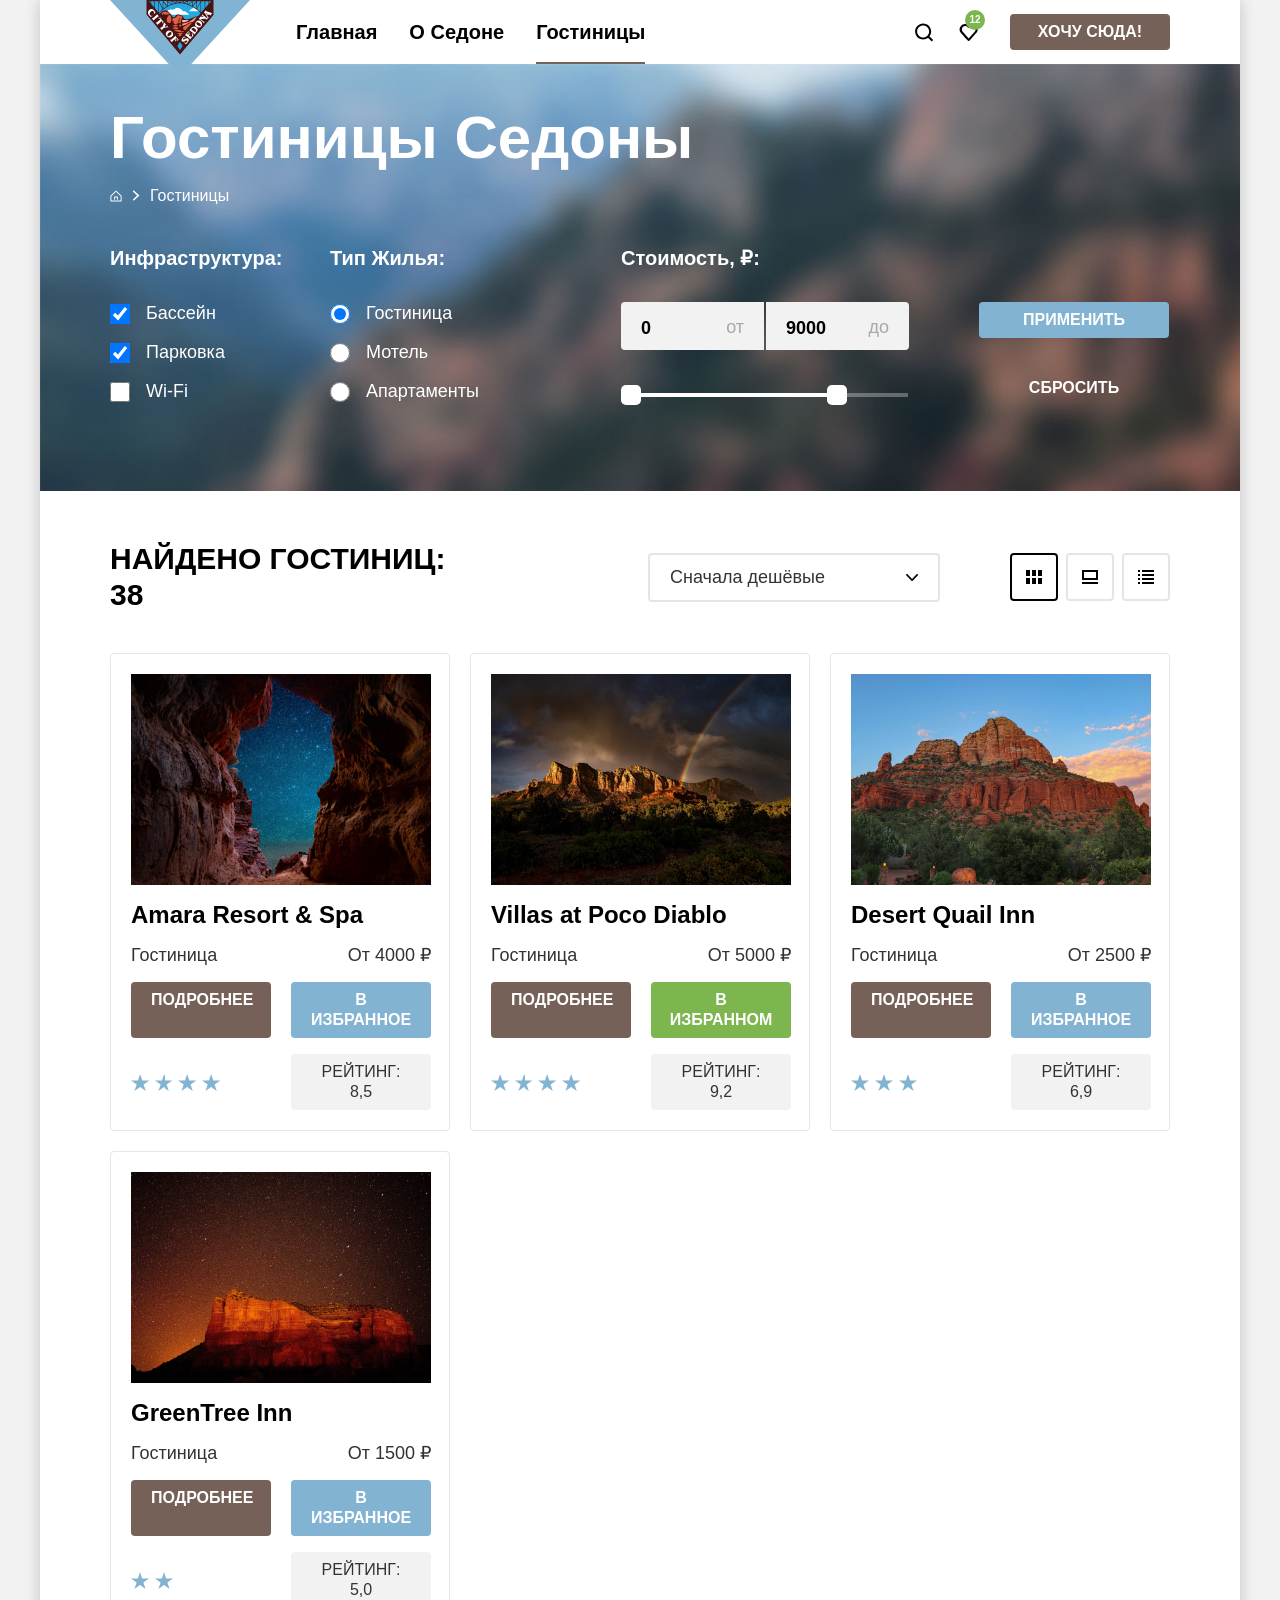
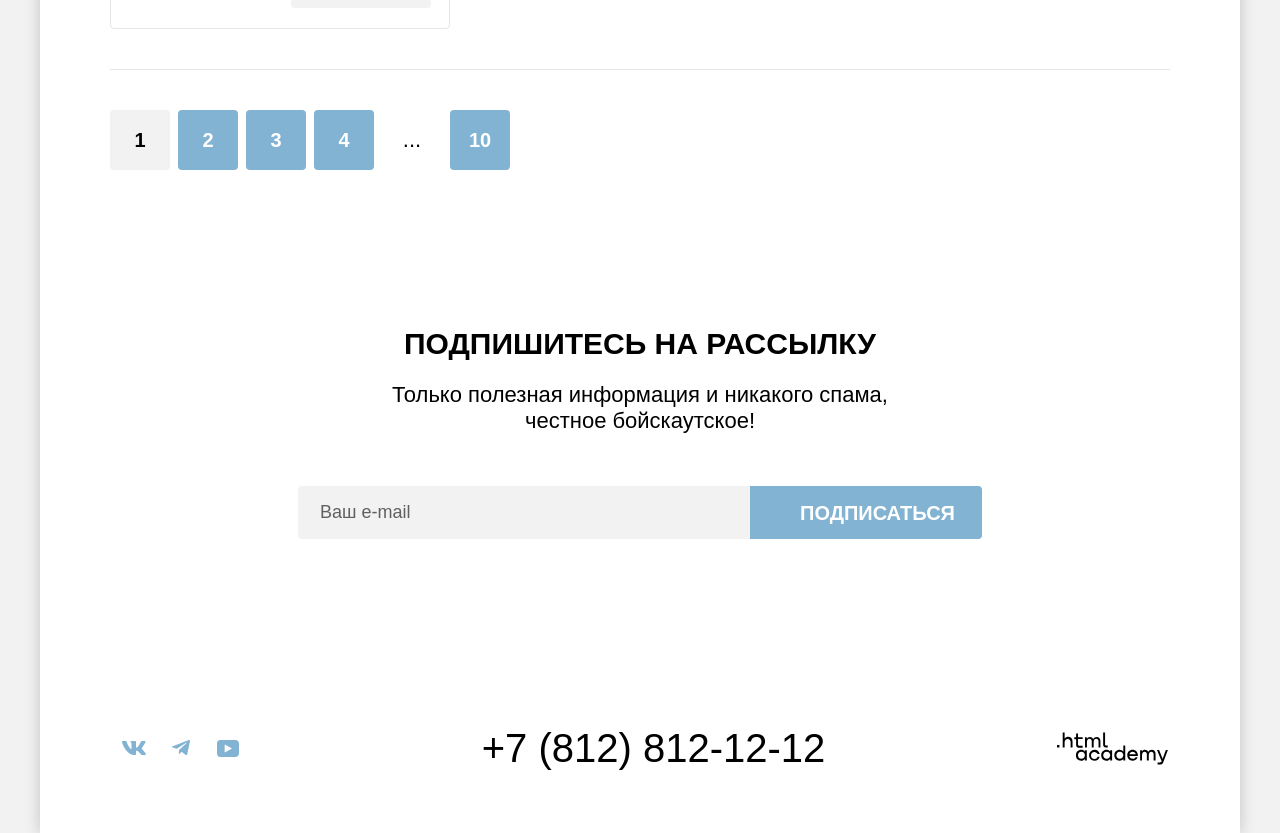
==== commit 9f1ee4eb: "добавляет декоративные элементы" ====
--- a/catalog.html
+++ b/catalog.html
@@ -12,38 +12,36 @@
   <body>
     <div class="page-container">
       <header class="page-header" data-test="header">
-        <div class="page-header-container">
-          <nav class="navigation">
-            <a class="navigation-logo" href="index.html">
-              <img class="page-header-logo" src="images/logo.svg" width="140" height="70" alt="Логотип города Седона.">
-            </a>
-            <ul class="navigation-list">
-              <li class="navigation-item">
-                <a class="navigation-link" href="index.html">Главная</a>
-              </li>
-              <li class="navigation-item">
-                <a class="navigation-link" href="#">О Седоне</a>
-              </li>
-              <li class="navigation-item">
-                <a class="navigation-link navigation-link-current" href="#">Гостиницы</a>
-              </li>
-            </ul>
-            <ul class="navigation-user">
-              <li class="navigation-user-item">
-                <a class="navigation-user-link navigation-user-link-search" href="#">
-                  <span class="visually-hidden">Поиск</span>
-                </a>
-              </li>
-              <li class="navigation-user-item">
-                <a class="navigation-user-link navigation-user-link-favorite" href="#">
-                  <span class="visually-hidden">Избранное</span>
-                  <span class="notification-badge">12</span>
-                </a>
-              </li>
-            </ul>
-          </nav>
-          <a class="header-button" href="#">Хочу сюда!</a>
-        </div>
+        <nav class="navigation">
+          <a class="navigation-logo" href="index.html">
+            <img class="page-header-logo" src="images/logo.svg" width="140" height="70" alt="Логотип города Седона.">
+          </a>
+          <ul class="navigation-list">
+            <li class="navigation-item">
+              <a class="navigation-link" href="index.html">Главная</a>
+            </li>
+            <li class="navigation-item">
+              <a class="navigation-link" href="#">О Седоне</a>
+            </li>
+            <li class="navigation-item">
+              <a class="navigation-link navigation-link-current" href="#">Гостиницы</a>
+            </li>
+          </ul>
+          <ul class="navigation-user">
+            <li class="navigation-user-item">
+              <a class="navigation-user-link navigation-user-link-search" href="#">
+                <span class="visually-hidden">Поиск</span>
+              </a>
+            </li>
+            <li class="navigation-user-item">
+              <a class="navigation-user-link navigation-user-link-favorite" href="#">
+                <span class="visually-hidden">Избранное</span>
+                <span class="notification-badge">12</span>
+              </a>
+            </li>
+          </ul>
+        </nav>
+        <a class="header-button" href="#">Хочу сюда!</a>
       </header>
 
       <main class="main-container main-inner" data-test="main">
@@ -70,22 +68,19 @@
                 <ul class="catalog-filter-list">
                   <li class="catalog-filter-item">
                     <label class="control">
-                      <input class="visually-hidden control-input" type="checkbox" name="pool" checked>
-                      <span class="control-mark"></span>
+                      <input class="control-mark control-input" type="checkbox" name="pool" checked>
                       <span class="control-label">Бассейн</span>
                     </label>
                   </li>
                   <li class="catalog-filter-item">
                     <label class="control">
-                      <input class="visually-hidden control-input" type="checkbox" name="parking" checked>
-                      <span class="control-mark"></span>
+                      <input class="control-mark control-input" type="checkbox" name="parking" checked>
                       <span class="control-label">Парковка</span>
                     </label>
                   </li>
                   <li class="catalog-filter-item">
                     <label class="control">
-                      <input class="visually-hidden control-input" type="checkbox" name="wifi">
-                      <span class="control-mark"></span>
+                      <input class="control-mark control-input" type="checkbox" name="wifi">
                       <span class="control-label">Wi-Fi</span>
                     </label>
                   </li>
@@ -96,23 +91,20 @@
                 <ul class="catalog-filter-list">
                   <li class="catalog-filter-item">
                     <label class="control">
-                      <input class="visually-hidden control-input" type="radio" name="housing-type" value="hotel"
+                      <input class="control-mark control-input" type="radio" name="housing-type" value="hotel"
                         checked>
-                      <span class="control-mark"></span>
                       <span class="control-label">Гостиница</span>
                     </label>
                   </li>
                   <li class="catalog-filter-item">
                     <label class="control">
-                      <input class="visually-hidden control-input" type="radio" name="housing-type" value="motel">
-                      <span class="control-mark"></span>
+                      <input class="control-mark control-input" type="radio" name="housing-type" value="motel">
                       <span class="control-label">Мотель</span>
                     </label>
                   </li>
                   <li class="catalog-filter-item">
                     <label class="control">
-                      <input class="visually-hidden control-input" type="radio" name="housing-type" value="apartments">
-                      <span class="control-mark"></span>
+                      <input class="control-mark control-input" type="radio" name="housing-type" value="apartments">
                       <span class="control-label">Апартаменты</span>
                     </label>
                   </li>
@@ -156,13 +148,11 @@
           <div class="catalog-products-container">
             <div class="catalog-products-header">
               <h2 class="catalog-products-title">Найдено гостиниц: <span>38</span></h2>
-              <div class="select sorting-type">
                 <select class="select-control" aria-label="Сортировка">
                   <option value="popular">Сначала популярные</option>
                   <option value="cheap" selected>Сначала дешёвые</option>
                   <option value="expensive">Сначала дорогие</option>
                 </select>
-              </div>
 
               <ul class="view-buttons">
                 <li class="view-button-item">
@@ -193,7 +183,7 @@
                 <p class="product-card-type">Гостиница</p>
                 <p class="product-card-price">От 4000 ₽</p>
                 <a class="product-card-button" href="#">Подробнее</a>
-                <a class="add-favorite-button" href="#">В избранное</a>
+                <button  class="add-favorite-button" type="submit">В избранное</button>
                 <p class="product-card-stars product-card-stars-4"><span class="visually-hidden">4 звезды</span></p>
                 <p class="product-card-rating">Рейтинг: <span>8,5</span></p>
               </li>
@@ -206,7 +196,7 @@
                 <p class="product-card-type">Гостиница</p>
                 <p class="product-card-price">От 5000 ₽</p>
                 <a class="product-card-button" href="#">Подробнее</a>
-                <a class="favorite-button" href="#">В избранном</a>
+                <button  class="favorite-button" type="submit">В избранном</button>
                 <p class="product-card-stars product-card-stars-4"><span class="visually-hidden">4 звезды</span></p>
                 <p class="product-card-rating">Рейтинг: <span>9,2</span></p>
               </li>
@@ -219,7 +209,7 @@
                 <p class="product-card-type">Гостиница</p>
                 <p class="product-card-price">От 2500 ₽</p>
                 <a class="product-card-button" href="#">Подробнее</a>
-                <a class="add-favorite-button" href="#">В избранное</a>
+                <button  class="add-favorite-button" type="submit">В избранное</button>
                 <p class="product-card-stars product-card-stars-3"><span class="visually-hidden">3 звезды</span></p>
                 <p class="product-card-rating">Рейтинг: <span>6,9</span></p>
               </li>
@@ -232,7 +222,7 @@
                 <p class="product-card-type">Гостиница</p>
                 <p class="product-card-price">От 1500 ₽</p>
                 <a class="product-card-button" href="#">Подробнее</a>
-                <a class="add-favorite-button" href="#">В избранное</a>
+                <button  class="add-favorite-button" type="submit">В избранное</button>
                 <p class="product-card-stars product-card-stars-2"><span class="visually-hidden">2 звезды</span></p>
                 <p class="product-card-rating">Рейтинг: <span>5,0</span></p>
               </li>
--- a/styles/styles.css
+++ b/styles/styles.css
@@ -53,23 +53,23 @@
   box-shadow: 0 0 15px rgb(0, 0, 0, 0.2);
 }
 
-.page-header-container {
+.page-header {
   display: flex;
   align-items: center;
-  padding-left: 70px;
   padding-right: 70px;
 }
 
 .navigation {
   display: flex;
+  gap: 30px;
   width: 880px;
   margin-right: auto;
+  padding-left: 70px;
 }
 
 .navigation-logo {
   position: relative;
   width: 140px;
-  margin-right: 30px;
   margin-bottom: -6px;
 }
 
@@ -80,18 +80,19 @@
 .navigation-list {
   display: flex;
   flex-wrap: wrap;
-  width: 340px;
+  min-width: 340px;
+  max-width: 580px;
   margin: 0;
   padding: 0;
   list-style-type: none;
+  margin-right: auto;
 }
 
 .navigation-user {
   display: flex;
   flex-wrap: wrap;
-  max-width: 90px;
-  margin: 0;
-  margin-left: auto;
+  max-width: 132px;
+  margin: 0;
   padding: 0;
   list-style-type: none;
 }
@@ -108,6 +109,16 @@
 
 .navigation-link-current {
   position: relative;
+}
+
+.navigation-link-current::after {
+  position: absolute;
+  bottom: 0;
+  left: 16px;
+  right: 16px;
+  height: 2px;
+  background-color: #756257;
+  content: "";
 }
 
 .navigation-user-link {
@@ -137,6 +148,9 @@
 
 /*ссылка Хочу сюда*/
 .header-button {
+  width: 160px;
+  display: inline-block;
+  padding: 8px 10px 8px 10px;
   font-family: inherit;
   font-weight: 700;
   font-size: 16px;
@@ -146,6 +160,36 @@
   text-decoration: none;
   background-color: #756157;
   text-align: center;
+  border: none;
+  border-radius: 4px;
+  box-sizing: border-box;
+  cursor: pointer;
+}
+
+/*состояния ссылки Хочу сюда*/
+.header-button:hover {
+  background-color: #615048;
+}
+
+.header-button:focus-visible {
+  background-color: #615048;
+}
+
+@supports not selector(:focus-visible) {
+  .header-button:focus {
+    background-color: #615048;
+  }
+}
+
+.header-button:active {
+  color: rgba(255, 255, 255, 0.3);
+  background-color: #756157;
+}
+
+.header-button:disabled,
+.header-button-disabled {
+  background-color: #e5e5e5;
+  pointer-events: none;
 }
 
 /*число отелей*/
@@ -269,6 +313,16 @@
   margin-bottom: auto;
 }
 
+.advantages-item-container::before {
+  margin-bottom: 30px;
+  order: 2;
+  width: 60px;
+  height: 2px;
+  background-color: rgba(0, 0, 0, 0.3);
+  content: "";
+}
+
+
 .advantages-item-wide {
   grid-column: 1 / -1;
   display: flex;
@@ -279,12 +333,8 @@
   flex-direction: row-reverse;
 }
 
-.infrastructure-lead {
-  font-weight: 700;
-  font-size: 30px;
-  line-height: 36px;
-  text-align: center;
-  text-transform: uppercase;
+.advantages-item-wide .advantages-item-container::before {
+  background-color: rgba(255, 255, 255, 0.3);
 }
 
 .advantages-item-wide .advantages-title {
@@ -408,6 +458,34 @@
   box-sizing: border-box;
   cursor: pointer;
 }
+
+/* состояния кнопки Поиск */
+.search-button:hover {
+  background-color: #615048;
+}
+
+.search-button:focus-visible {
+  background-color: #615048;
+}
+
+@supports not selector(:focus-visible) {
+  .search-button:focus {
+    background-color: #615048;
+  }
+}
+
+.search-button:active {
+  color: rgba(255, 255, 255, 0.3);
+  background-color: #756157;
+}
+
+.search-button:disabled,
+.search-button-disabled {
+  background-color: #e5e5e5;
+  pointer-events: none;
+}
+
+
 
 .subscribe {
   padding: 96px 258px 104px;
@@ -461,6 +539,38 @@
   box-sizing: border-box;
 }
 
+.field:hover {
+  background-color: #e6e6e6;
+}
+
+.field:focus-visible {
+  background-color: #f2f2f2;
+  outline: 3px solid #83b3d3;
+}
+
+.field:focus-visible:not(:placeholder-shown) {
+  border: 2px solid #000000;
+  outline: none;
+}
+
+@supports not selector(:focus-visible) {
+  .field:focus {
+    background-color: #f2f2f2;
+    outline: 3px solid #83b3d3;
+  }
+
+  .field:focus:not(:placeholder-shown) {
+    border: 2px solid #000000;
+    outline: none;
+  }
+}
+
+.field::placeholder {
+  color: #000000;
+  opacity: 0.6;
+}
+
+
 .subscribe-form-name .field {
   width: 100%;
 }
@@ -482,6 +592,30 @@
   cursor: pointer;
   border-radius: 0 4px 4px 0;
   max-width: 232px;
+}
+
+/* состояния кнопки Подписаться */
+.subscribe-button:hover {
+  background-color: #68a2ca;
+}
+
+.subscribe-button:focus-visible {
+  background-color: #68a2ca;
+}
+
+@supports not selector(:focus-visible) {
+  .subscribe-button:focus {
+    background-color: #68a2ca;
+  }
+}
+
+.subscribe-button:active {
+  color: rgba(255, 255, 255, 0.3);
+  background-color: #82b3d3;
+}
+
+.subscribe-button:disabled {
+  background-color: #e5e5e5;
 }
 
 .page-footer {
@@ -521,6 +655,26 @@
   box-sizing: border-box;
 }
 
+/* состояния ссылок на соцсети */
+.footer-social-link:hover {
+  color: #68a2ca;
+}
+
+.footer-social-link:focus-visible {
+  color: #68a2ca;
+}
+
+@supports not selector(:focus-visible) {
+  .footer-social-link:focus {
+    color: #68a2ca;
+  }
+}
+
+.footer-social-link:active {
+  color: rgba(104, 162, 202, 0.3);
+}
+
+
 .footer-phone {
   max-width: 720px;
   margin-left: auto;
@@ -533,6 +687,25 @@
   text-align: center;
 }
 
+/* состояния элемента Телефон */
+.footer-phone:hover {
+  color: #756157;
+}
+
+.footer-phone:focus-visible {
+  color: #756157;
+}
+
+@supports not selector(:focus-visible) {
+  .footer-phone:focus {
+    color: #756157;
+  }
+}
+
+.footer-phone:active {
+  color: rgba(117, 97, 87, 0.3);
+}
+
 .copyright {
   width: 115px;
   color: #000000;
@@ -542,6 +715,25 @@
   display: block;
   margin-left: auto;
 }
+
+.copyright:hover {
+  color: #756157;
+}
+
+.copyright:active {
+  color: rgba(117, 97, 87, 0.3);
+}
+
+.copyright:focus-visible {
+  color: #756157;
+}
+
+@supports not selector(:focus-visible) {
+  .copyright:focus {
+    color: #756157;
+  }
+}
+
 
 
 .main-inner-header {
@@ -603,9 +795,17 @@
   text-decoration: none;
 }
 
+.breadcrumbs-link:hover {
+  color: rgba(255, 255, 255, 0.6);
+}
+
+.breadcrumbs-link:active {
+  color: rgba(255, 255, 255, 0.3);
+}
+
+
 .catalog-filter {
   display: grid;
-  grid-template-rows: 160px;
   grid-template-columns: 150px 150px auto 191px;
   gap: 70px;
 }
@@ -642,7 +842,6 @@
 
 .catalog-filter-item {
   margin-bottom: 16px;
-
 }
 
 .control {
@@ -658,14 +857,43 @@
   left: 0;
   width: 20px;
   height: 20px;
+  color: #000000;
   background-color: #ffffff;
-}
+  margin: 0;
+}
+
+.control:hover {
+  opacity: 0.6;
+}
+
 
 .control-input[type="checkbox"] + .control-mark {
   border-radius: 4px;
 }
 
-.control-input[type="checkbox"]:checked + .control-mark::before {
+.control-input:focus-visible + .control-mark {
+  outline: 3px solid #83b3d3;
+}
+
+@supports not selector(:focus-visible) {
+  .control-input:focus + .control-mark {
+    outline: 3px solid #83b3d3;
+  }
+}
+
+.control:active {
+  opacity: 0.3;
+}
+
+.control-input:disabled ~ .control-mark {
+  opacity: 0.3;
+}
+
+.control-input:disabled ~ .control-label {
+  opacity: 0.3;
+}
+
+ .control-input[type="checkbox"]:checked + .control-mark::before {
   position: absolute;
   top: 5px;
   left: 4px;
@@ -678,6 +906,7 @@
   content: "";
 }
 
+
 .control-input[type="radio"] + .control-mark {
   border-radius: 50%;
 }
@@ -729,6 +958,18 @@
   border: none;
   cursor: pointer;
 }
+
+.range-toggle:focus-visible {
+  outline: 3px solid #83b3d3;
+}
+
+@supports not selector(:focus-visible) {
+  .range-toggle:focus {
+    outline: 3px solid #83b3d3;
+  }
+}
+
+
 
 .toggle-min {
   top: -8px;
@@ -779,12 +1020,42 @@
   border-radius: 0 4px 4px 0;
 }
 
+.range-input::-webkit-outer-spin-button,
+.range-input::-webkit-inner-spin-button {
+  appearance: none;
+  margin: 0;
+}
+
+.range-input:hover {
+  background-color: #e6e6e6;
+}
+
+.range-input:focus-visible {
+  background-color: #f2f2f2;
+  outline: 3px solid #83b3d3;
+}
+
+@supports not selector(:focus-visible) {
+  .range-input:focus {
+    background-color: #f2f2f2;
+    outline: 3px solid #83b3d3;
+  }
+}
+
+.range-input::placeholder {
+  color: #000000;
+  opacity: 0.6;
+}
+
+
 
 .catalog-filter-buttons {
   display: flex;
   flex-direction: column;
   padding-top: 56px;
 }
+
+
 
 
 /*кнопка Применить*/
@@ -808,6 +1079,33 @@
   cursor: pointer;
 }
 
+.catalog-filter-submit:hover {
+  background-color: #68a2ca;
+}
+
+.catalog-filter-submit:focus-visible {
+  background-color: #68a2ca;
+}
+
+@supports not selector(:focus-visible) {
+  .catalog-filter-submit:focus {
+    background-color: #68a2ca;
+  }
+}
+
+.catalog-filter-submit:active {
+  color: rgba(255, 255, 255, 0.3);
+  background-color: #82b3d3;
+}
+
+.catalog-filter-submit:disabled {
+  background-color: #e5e5e5;
+  color: #ffffff;
+}
+
+
+
+
 /*кнопка Сбросить*/
 .catalog-filter-reset {
   width: 190px;
@@ -825,6 +1123,29 @@
   cursor: pointer;
 }
 
+.catalog-filter-reset:hover {
+  color: rgba(255, 255, 255, 0.6);
+}
+
+.catalog-filter-reset:focus-visible {
+  outline: 3px solid #83b3d3;
+}
+
+@supports not selector(:focus-visible) {
+  .catalog-filter-reset:focus {
+    outline: 3px solid #83b3d3;
+  }
+}
+
+.catalog-filter-reset:active {
+  color: rgba(255, 255, 255, 0.3);
+}
+
+.catalog-filter-reset:disabled {
+  color: rgba(255, 255, 255, 0.1);
+}
+
+
 .catalog-products {
   padding-top: 50px;
 
@@ -852,16 +1173,12 @@
   text-transform: uppercase;
 }
 
-.select {
+.select-control {
   display: flex;
   align-items: center;
   width: 292px;
   margin-left: auto;
   margin-right: 70px;
-}
-
-.select-control {
-  width: 100%;
   padding: 12px 20px;
   padding-right: 40px;
   font-family: inherit;
@@ -877,6 +1194,29 @@
   appearance: none;
 }
 
+.select-control:hover {
+  border-color: #68a2ca;
+}
+
+.select-control:focus-visible {
+  border-color: #68a2ca;
+  outline: none;
+}
+
+@supports not selector(:focus-visible) {
+  .select-control:focus {
+    border-color: #68a2ca;
+    outline: none;
+  }
+}
+
+.select-control:disabled {
+  color: #000000;
+  border: 2px solid #000000;
+  opacity: 0.3;
+}
+
+
 
 .view-buttons {
   max-width: 160px;
@@ -902,6 +1242,26 @@
   border-color: #000000;
 }
 
+.view-button:hover {
+  border: 2px solid #000000;
+}
+
+.view-button:focus-visible {
+  border: 2px solid #68a2ca;
+  outline: none;
+}
+
+@supports not selector(:focus-visible) {
+  .view-button:focus {
+    border: 2px solid #68a2ca;
+    outline: none;
+  }
+}
+
+.view-button:active {
+  border: 2px solid #000000;
+}
+
 .view-button-tile {
   background-image: url("../images/table.svg");
 }
@@ -927,8 +1287,7 @@
 .product-card {
   display: grid;
   grid-template-columns: repeat(2, 140px);
-  align-content: start;
-  align-items: start;
+  grid-template-rows: 212 1fr auto auto auto;
   gap: 16px 20px;
   width: 340px;
   padding: 20px;
@@ -938,13 +1297,33 @@
   box-sizing: border-box;
 }
 
+
 .product-card-link {
   grid-column: 1 / -1;
   text-decoration: none;
 }
 
+.product-card-link:hover {
+  opacity: 0.6;
+}
+
+.product-card-link:active {
+  opacity: 0.3;
+}
+
+.product-card-link:focus-visible {
+  outline-offset: 2px;
+}
+
+@supports not selector(:focus-visible) {
+  .product-card-link:focus {
+    outline-offset: 2px;
+  }
+}
+
 
 .product-card-title {
+  display: inline-block;
   margin: 0;
   font-size: 24px;
   line-height: 28px;
@@ -972,6 +1351,10 @@
   background-repeat: space no-repeat;
 }
 
+.product-card-stars-1 {
+  width: 21px;
+}
+
 .product-card-stars-2 {
   width: 42px;
 }
@@ -982,6 +1365,10 @@
 
 .product-card-stars-4 {
   width: 89px;
+}
+
+.product-card-stars-5 {
+  width: 107px;
 }
 
 .product-card-rating {
@@ -1011,6 +1398,26 @@
   border-radius: 4px;
 }
 
+.product-card-button:hover {
+  background-color: #615048;
+}
+
+.product-card-button:focus-visible {
+  background-color: #615048;
+}
+
+@supports not selector(:focus-visible) {
+  .product-card-button:focus {
+    background-color: #615048;
+  }
+}
+
+.product-card-button:active {
+  color: rgba(255, 255, 255, 0.3);
+  background-color: #756157;
+}
+
+
 .add-favorite-button {
   display: inline-block;
   padding: 8px 20px;
@@ -1029,6 +1436,27 @@
   cursor: pointer;
 }
 
+.add-favorite-button:hover {
+  background-color: #68a2ca;
+}
+
+.add-favorite-button:focus-visible {
+  background-color: #68a2ca;
+}
+
+@supports not selector(:focus-visible) {
+  .add-favorite-button:focus {
+    background-color: #68a2ca;
+  }
+}
+
+.add-favorite-button:active {
+  color: rgba(255, 255, 255, 0.3);
+  background-color: #82b3d3;
+}
+
+
+
 .favorite-button {
   display: inline-block;
   padding: 8px 18px;
@@ -1046,6 +1474,26 @@
   box-sizing: border-box;
   cursor: pointer;
 }
+
+.favorite-button:hover {
+  background-color: #6c9e42;
+}
+
+.favorite-button:focus-visible {
+  background-color: #6c9e42;
+}
+
+@supports not selector(:focus-visible) {
+  .favorite-button:focus {
+    background-color: #6c9e42;
+  }
+}
+
+.favorite-button:active {
+  color: rgba(255, 255, 255, 0.3);
+  background-color: #7db54f;
+}
+
 
 .pagination {
   display: flex;
@@ -1093,6 +1541,29 @@
   box-sizing: border-box;
 }
 
+.pagination-link:hover {
+  background-color: #68a2ca;
+  border: 1px solid #82b3d3;
+}
+
+.pagination-link:focus-visible {
+  background-color: #68a2ca;
+  border: 1px solid #82b3d3;
+}
+
+@supports not selector(:focus-visible) {
+  .pagination-link:focus {
+    background-color: #68a2ca;
+    border: 1px solid #82b3d3;
+  }
+}
+
+.pagination-link:active {
+  color: rgba(255, 255, 255, 0.3);
+  background-color: #82b3d3;
+}
+
+
 .pagination-current {
   color: #000000;
   background-color: #f2f2f2;
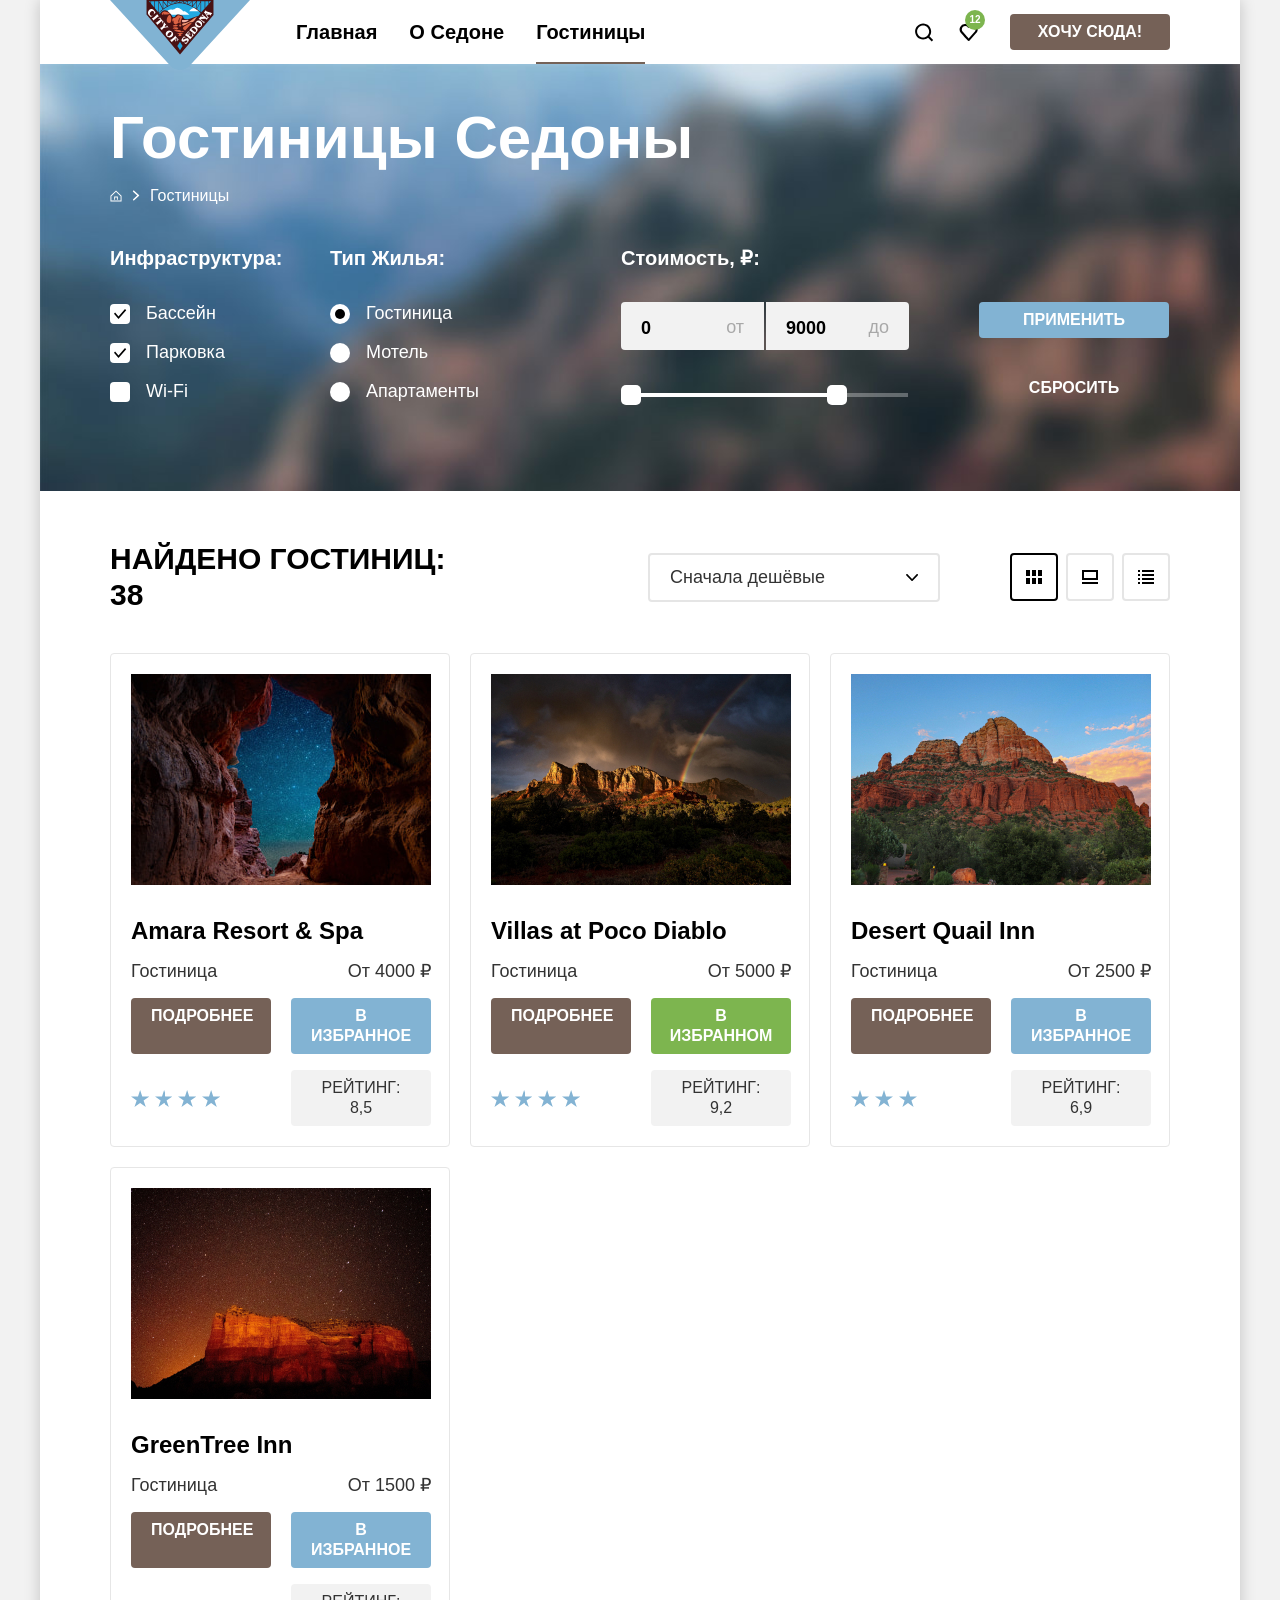
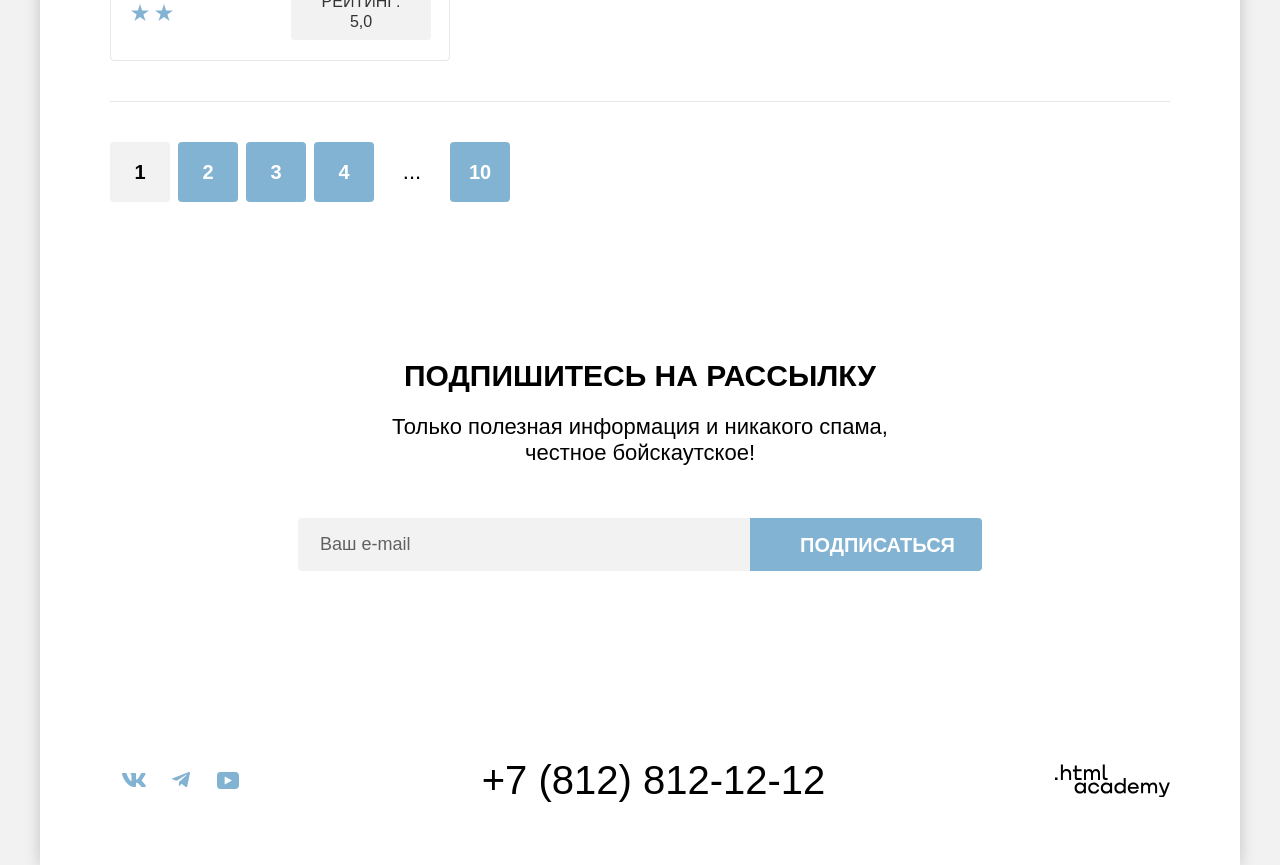
==== commit e3bbcdce: "исправления в декоративные элементы, карточки grid" ====
--- a/catalog.html
+++ b/catalog.html
@@ -68,19 +68,22 @@
                 <ul class="catalog-filter-list">
                   <li class="catalog-filter-item">
                     <label class="control">
-                      <input class="control-mark control-input" type="checkbox" name="pool" checked>
+                      <input class="visually-hidden control-input" type="checkbox" name="pool" checked>
+                      <span class="control-mark"></span>
                       <span class="control-label">Бассейн</span>
                     </label>
                   </li>
                   <li class="catalog-filter-item">
                     <label class="control">
-                      <input class="control-mark control-input" type="checkbox" name="parking" checked>
+                      <input class="visually-hidden control-input" type="checkbox" name="parking" checked>
+                      <span class="control-mark"></span>
                       <span class="control-label">Парковка</span>
                     </label>
                   </li>
                   <li class="catalog-filter-item">
                     <label class="control">
-                      <input class="control-mark control-input" type="checkbox" name="wifi">
+                      <input class="visually-hidden control-input" type="checkbox" name="wifi">
+                      <span class="control-mark"></span>
                       <span class="control-label">Wi-Fi</span>
                     </label>
                   </li>
@@ -91,20 +94,23 @@
                 <ul class="catalog-filter-list">
                   <li class="catalog-filter-item">
                     <label class="control">
-                      <input class="control-mark control-input" type="radio" name="housing-type" value="hotel"
+                      <input class="visually-hidden control-input" type="radio" name="housing-type" value="hotel"
                         checked>
+                      <span class="control-mark"></span>
                       <span class="control-label">Гостиница</span>
                     </label>
                   </li>
                   <li class="catalog-filter-item">
                     <label class="control">
-                      <input class="control-mark control-input" type="radio" name="housing-type" value="motel">
+                      <input class="visually-hidden control-input" type="radio" name="housing-type" value="motel">
+                      <span class="control-mark"></span>
                       <span class="control-label">Мотель</span>
                     </label>
                   </li>
                   <li class="catalog-filter-item">
                     <label class="control">
-                      <input class="control-mark control-input" type="radio" name="housing-type" value="apartments">
+                      <input class="visually-hidden control-input" type="radio" name="housing-type" value="apartments">
+                      <span class="control-mark"></span>
                       <span class="control-label">Апартаменты</span>
                     </label>
                   </li>
@@ -148,11 +154,11 @@
           <div class="catalog-products-container">
             <div class="catalog-products-header">
               <h2 class="catalog-products-title">Найдено гостиниц: <span>38</span></h2>
-                <select class="select-control" aria-label="Сортировка">
-                  <option value="popular">Сначала популярные</option>
-                  <option value="cheap" selected>Сначала дешёвые</option>
-                  <option value="expensive">Сначала дорогие</option>
-                </select>
+              <select class="select-control" aria-label="Сортировка">
+                <option value="popular">Сначала популярные</option>
+                <option value="cheap" selected>Сначала дешёвые</option>
+                <option value="expensive">Сначала дорогие</option>
+              </select>
 
               <ul class="view-buttons">
                 <li class="view-button-item">
@@ -175,56 +181,72 @@
 
             <ul class="product-list">
               <li class="product-card">
-                <a class="product-card-link" href="#">
+                <a class="product-card-link" href="#" tabindex="-1">
                   <img class="product-card-image" src="images/catalog/hotel-1.jpg" width="300" height="211"
                     alt="Звёздное небо в расщелине гор.">
+                </a>
+                <a class="product-card-link" href="#" tabindex="-1">
                   <h3 class="product-card-title">Amara Resort & Spa</h3>
                 </a>
-                <p class="product-card-type">Гостиница</p>
-                <p class="product-card-price">От 4000 ₽</p>
-                <a class="product-card-button" href="#">Подробнее</a>
-                <button  class="add-favorite-button" type="submit">В избранное</button>
-                <p class="product-card-stars product-card-stars-4"><span class="visually-hidden">4 звезды</span></p>
-                <p class="product-card-rating">Рейтинг: <span>8,5</span></p>
+                <div class="product-info-wrapper">
+                  <p class="product-card-type">Гостиница</p>
+                  <p class="product-card-price">От 4000 ₽</p>
+                  <a class="product-card-button" href="#">Подробнее</a>
+                  <button class="add-favorite-button" type="button">В избранное</button>
+                  <p class="product-card-stars product-card-stars-4"><span class="visually-hidden">4 звезды</span></p>
+                  <p class="product-card-rating">Рейтинг: <span>8,5</span></p>
+                </div>
               </li>
               <li class="product-card">
-                <a class="product-card-link" href="#">
+                <a class="product-card-link" href="#" tabindex="-1">
                   <img class="product-card-image" src="images/catalog/hotel-2.jpg" width="300" height="211"
                     alt="Радуга над горным хребтом.">
+                </a>
+                <a class="product-card-link" href="#" tabindex="-1">
                   <h3 class="product-card-title">Villas at Poco Diablo</h3>
                 </a>
-                <p class="product-card-type">Гостиница</p>
-                <p class="product-card-price">От 5000 ₽</p>
-                <a class="product-card-button" href="#">Подробнее</a>
-                <button  class="favorite-button" type="submit">В избранном</button>
-                <p class="product-card-stars product-card-stars-4"><span class="visually-hidden">4 звезды</span></p>
-                <p class="product-card-rating">Рейтинг: <span>9,2</span></p>
+                <div class="product-info-wrapper">
+                  <p class="product-card-type">Гостиница</p>
+                  <p class="product-card-price">От 5000 ₽</p>
+                  <a class="product-card-button" href="#">Подробнее</a>
+                  <button class="favorite-button" type="button">В избранном</button>
+                  <p class="product-card-stars product-card-stars-4"><span class="visually-hidden">4 звезды</span></p>
+                  <p class="product-card-rating">Рейтинг: <span>9,2</span></p>
+                </div>
               </li>
               <li class="product-card">
-                <a class="product-card-link" href="#l">
+                <a class="product-card-link" href="#l" tabindex="-1">
                   <img class="product-card-image" src="images/catalog/hotel-3.jpg" width="300" height="211"
                     alt="Горы на фоне голубого неба.">
+                </a>
+                <a class="product-card-link" href="#" tabindex="-1">
                   <h3 class="product-card-title">Desert Quail Inn</h3>
                 </a>
-                <p class="product-card-type">Гостиница</p>
-                <p class="product-card-price">От 2500 ₽</p>
-                <a class="product-card-button" href="#">Подробнее</a>
-                <button  class="add-favorite-button" type="submit">В избранное</button>
-                <p class="product-card-stars product-card-stars-3"><span class="visually-hidden">3 звезды</span></p>
-                <p class="product-card-rating">Рейтинг: <span>6,9</span></p>
+                <div class="product-info-wrapper">
+                  <p class="product-card-type">Гостиница</p>
+                  <p class="product-card-price">От 2500 ₽</p>
+                  <a class="product-card-button" href="#">Подробнее</a>
+                  <button class="add-favorite-button" type="button">В избранное</button>
+                  <p class="product-card-stars product-card-stars-3"><span class="visually-hidden">3 звезды</span></p>
+                  <p class="product-card-rating">Рейтинг: <span>6,9</span></p>
+                </div>
               </li>
               <li class="product-card">
-                <a class="product-card-link" href="#">
+                <a class="product-card-link" href="#" tabindex="-1">
                   <img class="product-card-image" src="images/catalog/hotel-4.jpg" width="300" height="211"
                     alt="Гора на фоне звёздного неба.">
+                </a>
+                <a class="product-card-link" href="#" tabindex="-1">
                   <h3 class="product-card-title">GreenTree Inn</h3>
                 </a>
-                <p class="product-card-type">Гостиница</p>
-                <p class="product-card-price">От 1500 ₽</p>
-                <a class="product-card-button" href="#">Подробнее</a>
-                <button  class="add-favorite-button" type="submit">В избранное</button>
-                <p class="product-card-stars product-card-stars-2"><span class="visually-hidden">2 звезды</span></p>
-                <p class="product-card-rating">Рейтинг: <span>5,0</span></p>
+                <div class="product-info-wrapper">
+                  <p class="product-card-type">Гостиница</p>
+                  <p class="product-card-price">От 1500 ₽</p>
+                  <a class="product-card-button" href="#">Подробнее</a>
+                  <button class="add-favorite-button" type="button">В избранное</button>
+                  <p class="product-card-stars product-card-stars-2"><span class="visually-hidden">2 звезды</span></p>
+                  <p class="product-card-rating">Рейтинг: <span>5,0</span></p>
+                </div>
               </li>
             </ul>
 
@@ -299,8 +321,10 @@
           </ul>
           <a class="footer-phone" href="tel:+78128121212">+7 (812) 812-12-12</a>
           <a class="copyright" href="https://htmlacademy.ru/">
-            <img class="htmlacademy-logo" src="images/htmlacademy.svg" width="115" height="33"
-              alt="Логотип HTML Academy">
+            <svg width="115" height="33" fill="currentColor" xmlns="http://www.w3.org/2000/svg">
+              <path
+                d="M0 13.4V16h2.5v-2.6H0ZM11.6 5C10 5 8.8 5.7 8 6.7h-.1V.5h-2V16h2v-5.3c0-2.1 1.3-3.6 3.3-3.6 1.8 0 2.9 1.4 2.9 3.2V16h2V9.9c.1-3-1.8-4.9-4.5-4.9ZM26.6 5.3h-4.8V1.6h-2v3.8h-1.9v2h1.9v6c0 1.7 1 2.7 2.7 2.7h4.1v-2h-3.7c-.7 0-1.1-.4-1.1-1.1V7.3h4.8v-2ZM41.1 5.1c-1.6 0-2.9.8-3.5 2.1h-.1c-.6-1.2-1.8-2.1-3.4-2.1-1.4 0-2.5.8-3.1 1.8h-.1V5.3H29v10.6h2v-5.4c0-2 1-3.5 2.6-3.5C35.1 7 36 8 36 9.6v6.3h2v-5.6C38 7.9 39.4 7 40.6 7 42.1 7 43 8 43 9.6v6.3h2V9.4c.1-2.5-1.4-4.3-3.9-4.3ZM47.8 13.2c0 1.7 1 2.7 2.8 2.7h2v-2h-1.7c-.7 0-1.1-.4-1.1-1.1V.5h-2v12.7ZM28.9 20.2c-.9-1.1-2.2-1.8-3.9-1.8-3.1 0-5.4 2.3-5.4 5.6s2.3 5.6 5.4 5.6c1.8 0 3-.8 3.8-1.9h.1v1.6h2V18.7h-2v1.5Zm-3.6 7.4c-2.2 0-3.6-1.6-3.6-3.6s1.4-3.6 3.6-3.6 3.6 1.6 3.6 3.6c0 1.9-1.4 3.6-3.6 3.6ZM44.2 22.5c-.5-2.4-2.6-4.1-5.4-4.1a5.4 5.4 0 0 0-5.6 5.6c0 3.1 2.2 5.6 5.6 5.6 2.8 0 4.9-1.8 5.4-4.2h-2.1a3.4 3.4 0 0 1-3.3 2.3c-2.2 0-3.6-1.6-3.6-3.6s1.4-3.6 3.6-3.6c1.6 0 2.8 1 3.3 2.2h2.1v-.2ZM55.1 20.2c-.9-1.1-2.2-1.8-3.9-1.8-3.1 0-5.4 2.3-5.4 5.6s2.3 5.6 5.4 5.6c1.8 0 3-.8 3.8-1.9h.1v1.6h2V18.7h-2v1.5Zm-3.6 7.4c-2.2 0-3.6-1.6-3.6-3.6s1.4-3.6 3.6-3.6 3.6 1.6 3.6 3.6c0 1.9-1.5 3.6-3.6 3.6ZM68.7 20.3c-.9-1.1-2.2-1.9-3.9-1.9-3.1 0-5.4 2.3-5.4 5.6s2.2 5.6 5.4 5.6c1.7 0 3-.8 3.8-1.8h.1v1.5h2V13.9h-2v6.4Zm-3.6 7.3c-2.2 0-3.6-1.6-3.6-3.6s1.4-3.6 3.6-3.6 3.6 1.6 3.6 3.6c-.1 2-1.5 3.6-3.6 3.6ZM78.3 18.4c-3.3 0-5.5 2.5-5.5 5.6 0 3 2.1 5.6 5.5 5.6 2.5 0 4.5-1.3 5.2-3.6h-2.1c-.5 1-1.6 1.6-3 1.6-1.9 0-3.3-1.3-3.4-2.9h8.8c.2-3.6-2-6.3-5.5-6.3Zm0 1.9c1.7 0 3 1 3.3 2.6h-6.5c.3-1.5 1.5-2.6 3.2-2.6ZM98.2 18.4c-1.6 0-2.9.8-3.6 2h-.1c-.6-1.2-1.8-2-3.4-2-1.4 0-2.5.7-3.1 1.8v-1.5h-1.9v10.6h2v-5.4c0-2 1-3.4 2.6-3.5 1.5 0 2.4 1 2.4 2.6v6.3h2v-5.6c0-2.4 1.4-3.3 2.6-3.3 1.5 0 2.4 1 2.4 2.6v6.3h2v-6.5c.1-2.6-1.4-4.4-3.9-4.4ZM109.4 27.5l-3.6-8.9h-2.2l4.8 11.6c-.3.9-.7 1.2-1.7 1.2h-2.5v2h2.5c1.8 0 2.8-.8 3.5-2.6l4.7-12.2h-2.1l-3.4 8.9Z" />
+            </svg>
           </a>
         </div>
       </footer>
--- a/styles/styles.css
+++ b/styles/styles.css
@@ -132,6 +132,10 @@
   line-height: 24px;
   color: #000000;
   text-decoration: none;
+}
+
+.navigation-user-link:hover {
+  background-color: rgba(117, 97, 87, 0.1);
 }
 
 .navigation-user-link-search {
@@ -711,9 +715,8 @@
   color: #000000;
 }
 
-.copyright img {
+.copyright svg {
   display: block;
-  margin-left: auto;
 }
 
 .copyright:hover {
@@ -811,14 +814,26 @@
 }
 
 .catalog-filter-group {
+  border: none;
+  display: flex;
+  flex-direction: column;
+  justify-content: flex-start;
+  gap: 16px;
   margin: 0;
   padding: 0;
-  border: none;
+  max-width: 200px;
 }
 
 .catalog-filter-group:nth-child(3) {
   margin-left: auto;
 }
+
+.catalog-filter-group input[type="number"] {
+  font-family: inherit;
+  font-weight: 700;
+  font-size: 18px;
+}
+
 
 .catalog-filter-group:last-child {
   margin-right: 0;
@@ -841,7 +856,37 @@
 }
 
 .catalog-filter-item {
+  font-weight: 400;
+  font-size: 18px;
+  line-height: 23px;
+  display: flex;
+  align-items: flex-start;
+  position: relative;
   margin-bottom: 16px;
+}
+
+.catalog-filter-item:has(input[type="checkbox"]:checked)::before {
+  display: block;
+}
+
+.catalog-filter-item:has(input:disabled) {
+  color: rgb(169, 169, 169);
+}
+
+.catalog-filter-item:has(input[type="radio"]:checked)::before {
+  display: block;
+}
+
+.catalog-filter-item:has(input:disabled) input {
+  background-color: rgb(169, 169, 169);
+}
+
+.catalog-filter-item:not(:has(input:disabled)):active {
+  opacity: 30%;
+}
+
+.catalog-filter-item:not(:has(input:disabled)):hover {
+  opacity: 60%;
 }
 
 .control {
@@ -860,6 +905,7 @@
   color: #000000;
   background-color: #ffffff;
   margin: 0;
+  appearance: none;
 }
 
 .control:hover {
@@ -885,24 +931,21 @@
   opacity: 0.3;
 }
 
-.control-input:disabled ~ .control-mark {
-  opacity: 0.3;
-}
-
 .control-input:disabled ~ .control-label {
   opacity: 0.3;
 }
 
- .control-input[type="checkbox"]:checked + .control-mark::before {
+.control-input[type="checkbox"]:checked + .control-mark::before {
   position: absolute;
   top: 5px;
   left: 4px;
   width: 13px;
   height: 10px;
-  background-image: url("../images/tick.svg");
-  background-repeat: no-repeat;
-  background-position: center;
-  background-size: contain;
+  mask-image: url("../images/tick.svg");
+  mask-repeat: no-repeat;
+  mask-position: center;
+  mask-size: contain;
+  background-color: #000000;
   content: "";
 }
 
@@ -917,9 +960,9 @@
   left: 5px;
   width: 10px;
   height: 10px;
-  background-color: #3f5e72;
   border-radius: 50%;
   content: "";
+  background-color: #000000;
 }
 
 .control-label {
@@ -970,7 +1013,6 @@
 }
 
 
-
 .toggle-min {
   top: -8px;
   left: 0;
@@ -1054,8 +1096,6 @@
   flex-direction: column;
   padding-top: 56px;
 }
-
-
 
 
 /*кнопка Применить*/
@@ -1102,9 +1142,6 @@
   background-color: #e5e5e5;
   color: #ffffff;
 }
-
-
-
 
 /*кнопка Сбросить*/
 .catalog-filter-reset {
@@ -1287,7 +1324,7 @@
 .product-card {
   display: grid;
   grid-template-columns: repeat(2, 140px);
-  grid-template-rows: 212 1fr auto auto auto;
+  grid-template-rows: 212 1fr auto;
   gap: 16px 20px;
   width: 340px;
   padding: 20px;
@@ -1297,6 +1334,12 @@
   box-sizing: border-box;
 }
 
+.product-info-wrapper {
+  display: grid;
+  grid-template-columns: repeat(2, 140px);
+  gap: 16px 20px;
+  align-content: end;
+}
 
 .product-card-link {
   grid-column: 1 / -1;
@@ -1328,6 +1371,7 @@
   font-size: 24px;
   line-height: 28px;
   color: #000000;
+  grid-column: 1/-1;
 }
 
 .product-card-image {
@@ -1569,3 +1613,368 @@
   background-color: #f2f2f2;
   pointer-events: none;
 }
+
+
+/* Модальное окно */
+
+.modal-container {
+  position: fixed;
+  top: 0;
+  left: 0;
+  display: flex;
+  width: 100%;
+  height: 100%;
+  background-color: rgba(242, 242, 242, 0.8);
+}
+
+.modal-container-close {
+  display: none;
+}
+
+.modal {
+  position: relative;
+  margin: auto;
+  padding: 64px 70px;
+  background-color: #ffffff;
+  box-shadow: 0 25px 50px rgba(0, 0, 0, 0.15);
+  border-radius: 30px;
+  box-sizing: border-box;
+}
+
+.modal-search {
+  width: 717px;
+  max-height: 585px;
+  overflow-y: auto;
+  box-sizing: border-box;
+}
+
+.modal-title {
+  margin-top: 0;
+  margin-bottom: 64px;
+  font-weight: 700;
+  font-size: 30px;
+  line-height: 36px;
+  text-transform: uppercase;
+  color: #000000;
+}
+
+.modal-close-button {
+  position: absolute;
+  top: 65px;
+  right: 52px;
+  display: flex;
+  align-items: center;
+  justify-content: center;
+  padding: 0;
+  width: 52px;
+  height: 52px;
+  background-color: #f2f2f2;
+  color: #000000;
+  border-radius: 50%;
+  border: none;
+  cursor: pointer;
+}
+
+.modal-close-button:hover {
+  background-color: #e6e6e6;
+}
+
+.modal-close-button:focus-visible {
+  background-color: #e6e6e6;
+  outline: 3px solid #83b3d3;
+}
+
+@supports not selector(:focus-visible) {
+  .modal-close-button:focus {
+    background-color: #e6e6e6;
+    outline: 3px solid #83b3d3;
+  }
+}
+
+.modal-close-button:active {
+  color: rgb(0, 0, 0, 0.3);
+  background-color: #e6e6e6;
+}
+
+.search-form {
+  display: grid;
+  grid-template-columns: 247px 242px;
+  gap: 23px 88px;
+}
+
+.field-group {
+  display: grid;
+  grid-template-columns: 1fr 440px;
+  gap: 4px;
+  align-items: center;
+  margin: 0;
+  grid-column: 1 / -1;
+}
+
+.field-group-half {
+  display: flex;
+  align-items: center;
+  justify-content: space-between;
+  grid-column: span 1;
+}
+
+.form-button {
+  grid-column: 1 / -1;
+  margin-top: 25px;
+  padding: 18px 77px;
+  font-family: inherit;
+  font-weight: 700;
+  font-size: 20px;
+  line-height: 24px;
+  background-color: #83b3d3;
+  border-radius: 10px;
+  border: none;
+  color: #ffffff;
+  text-transform: uppercase;
+  cursor: pointer;
+}
+
+.form-button:hover {
+  background-color: #68a2ca;
+}
+
+.form-button:focus-visible {
+  background-color: #68a2ca;
+}
+
+@supports not selector(:focus-visible) {
+  .form-button:focus {
+    background-color: #68a2ca;
+  }
+}
+
+.form-button:active {
+  color: rgb(255, 255, 255, 0.3);
+  background-color: #68a2ca;
+}
+
+.form-button:disabled {
+  background-color: #e5e5e5;
+}
+
+.form-label {
+  font-weight: 700;
+  font-size: 20px;
+  line-height: 24px;
+  color: #000000;
+  text-transform: capitalize;
+  max-width: 130px;
+}
+
+.form-label-icon {
+  display: flex;
+  align-items: center;
+  gap: 10px;
+}
+
+.calendar-field {
+  width: 440px;
+  padding: 10px 18px;
+  padding-right: 55px;
+  font-family: inherit;
+  font-weight: 700;
+  font-size: 18px;
+  line-height: 24px;
+  color: #000000;
+  background-color: #f2f2f2;
+  background-image: url("../images/calendar.svg");
+  background-repeat: no-repeat;
+  background-position: right 18px center;
+  border: 2px solid #f2f2f2;
+  border-radius: 4px;
+  box-sizing: border-box;
+}
+
+.calendar-field:hover {
+  background-color: #e6e6e6;
+  border-color: #e6e6e6;
+}
+
+.calendar-field:focus-visible {
+  background-color: #e6e6e6;
+  border-color: #e6e6e6;
+  outline: 3px solid #83b3d3;
+}
+
+.calendar-field:focus-visible:not(:placeholder-shown) {
+  background-color: #f2f2f2;
+  border: 2px solid #000000;
+  outline: none;
+}
+
+@supports not selector(:focus-visible) {
+  .calendar-field:focus {
+    background-color: #e6e6e6;
+    border-color: #e6e6e6;
+    outline: 3px solid #83b3d3;
+  }
+
+  .calendar-field:focus:not(:placeholder-shown) {
+    background-color: #f2f2f2;
+    border: 2px solid #000000;
+    outline: none;
+  }
+}
+
+.calendar-field::placeholder {
+  color: #000000;
+  opacity: 0.6;
+}
+
+.form-message {
+  grid-column: 2;
+  padding-left: 20px;
+  padding-right: 20px;
+  font-weight: 400;
+  font-size: 16px;
+  line-height: 21px;
+  color: #333333;
+  min-height: 21px;
+}
+
+.form-message-error {
+  color: #ff5757;
+}
+
+.tooltip {
+  position: relative;
+}
+
+.tooltip-toggle {
+  display: flex;
+  align-items: center;
+  justify-content: center;
+  width: 26px;
+  height: 26px;
+  margin: 0;
+  padding: 0;
+  border: none;
+  background-color: #83b3d3;
+  border-radius: 50%;
+}
+
+.tooltip-icon {
+  color: #ffffff;
+}
+
+.tooltip-text {
+  position: absolute;
+  top: 40px;
+  left: 50%;
+  transform: translateX(-50%);
+  width: 256px;
+  padding: 22px 18px 22px 22px;
+  font-weight: 400;
+  font-size: 16px;
+  line-height: 20px;
+  color: #ffffff;
+  text-transform: none;
+  background-color: #333333;
+  box-shadow: 0 15px 30px rgba(0, 0, 0, 0.3);
+  border-radius: 10px;
+  z-index: 1;
+  display: none;
+  box-sizing: border-box;
+}
+
+.tooltip-toggle:hover + .tooltip-text {
+  display: block;
+}
+
+.tooltip-toggle:focus-visible + .tooltip-text {
+  display: block;
+}
+
+@supports not selector(:focus-visible) {
+  .tooltip-toggle:focus + .tooltip-text {
+    display: block;
+  }
+}
+
+.tooltip-text::after {
+  content: "";
+  background-image: url("../images/tooltip-arrow.svg");
+  width: 19px;
+  height: 9px;
+  position: absolute;
+  top: -9px;
+  left: 0;
+  right: 0;
+  margin-left: auto;
+  margin-right: auto;
+}
+
+.number-control {
+  display: grid;
+  grid-template-columns: 40px 31px 40px;
+  align-items: center;
+  width: 111px;
+  background-color: #f2f2f2;
+  border-radius: 4px;
+}
+
+.number-control-button {
+  flex-shrink: 0;
+  justify-self: center;
+  display: flex;
+  align-items: center;
+  justify-content: center;
+  width: 20px;
+  height: 20px;
+  padding: 0;
+  color: rgba(117, 97, 87, 0.3);
+  background-color: transparent;
+  border: none;
+  box-sizing: border-box;
+  cursor: pointer;
+}
+
+.number-control-button:hover {
+  color: #000000;
+}
+
+.number-control-button:focus-visible {
+  color: #000000;
+  outline: 3px solid #82b3d3;
+  border-radius: 4px;
+}
+
+@supports not selector(:focus-visible) {
+  .number-control-button:focus {
+    color: #000000;
+    outline: 3px solid #82b3d3;
+    border-radius: 4px;
+  }
+}
+
+.number-control-button:active {
+  color: rgba(0, 0, 0, 0.2);
+}
+
+.number-control-button:disabled {
+  color: rgba(0, 0, 0, 0.1);
+  pointer-events: none;
+}
+
+.number-field {
+  padding: 14px 10px 14px 10px;
+  font-family: inherit;
+  font-weight: 700;
+  font-size: 18px;
+  line-height: 20px;
+  color: #000000;
+  border: none;
+  background-color: transparent;
+  appearance: textfield;
+}
+
+.number-field::-webkit-outer-spin-button,
+.number-field::-webkit-inner-spin-button {
+  appearance: none;
+  margin: 0;
+}
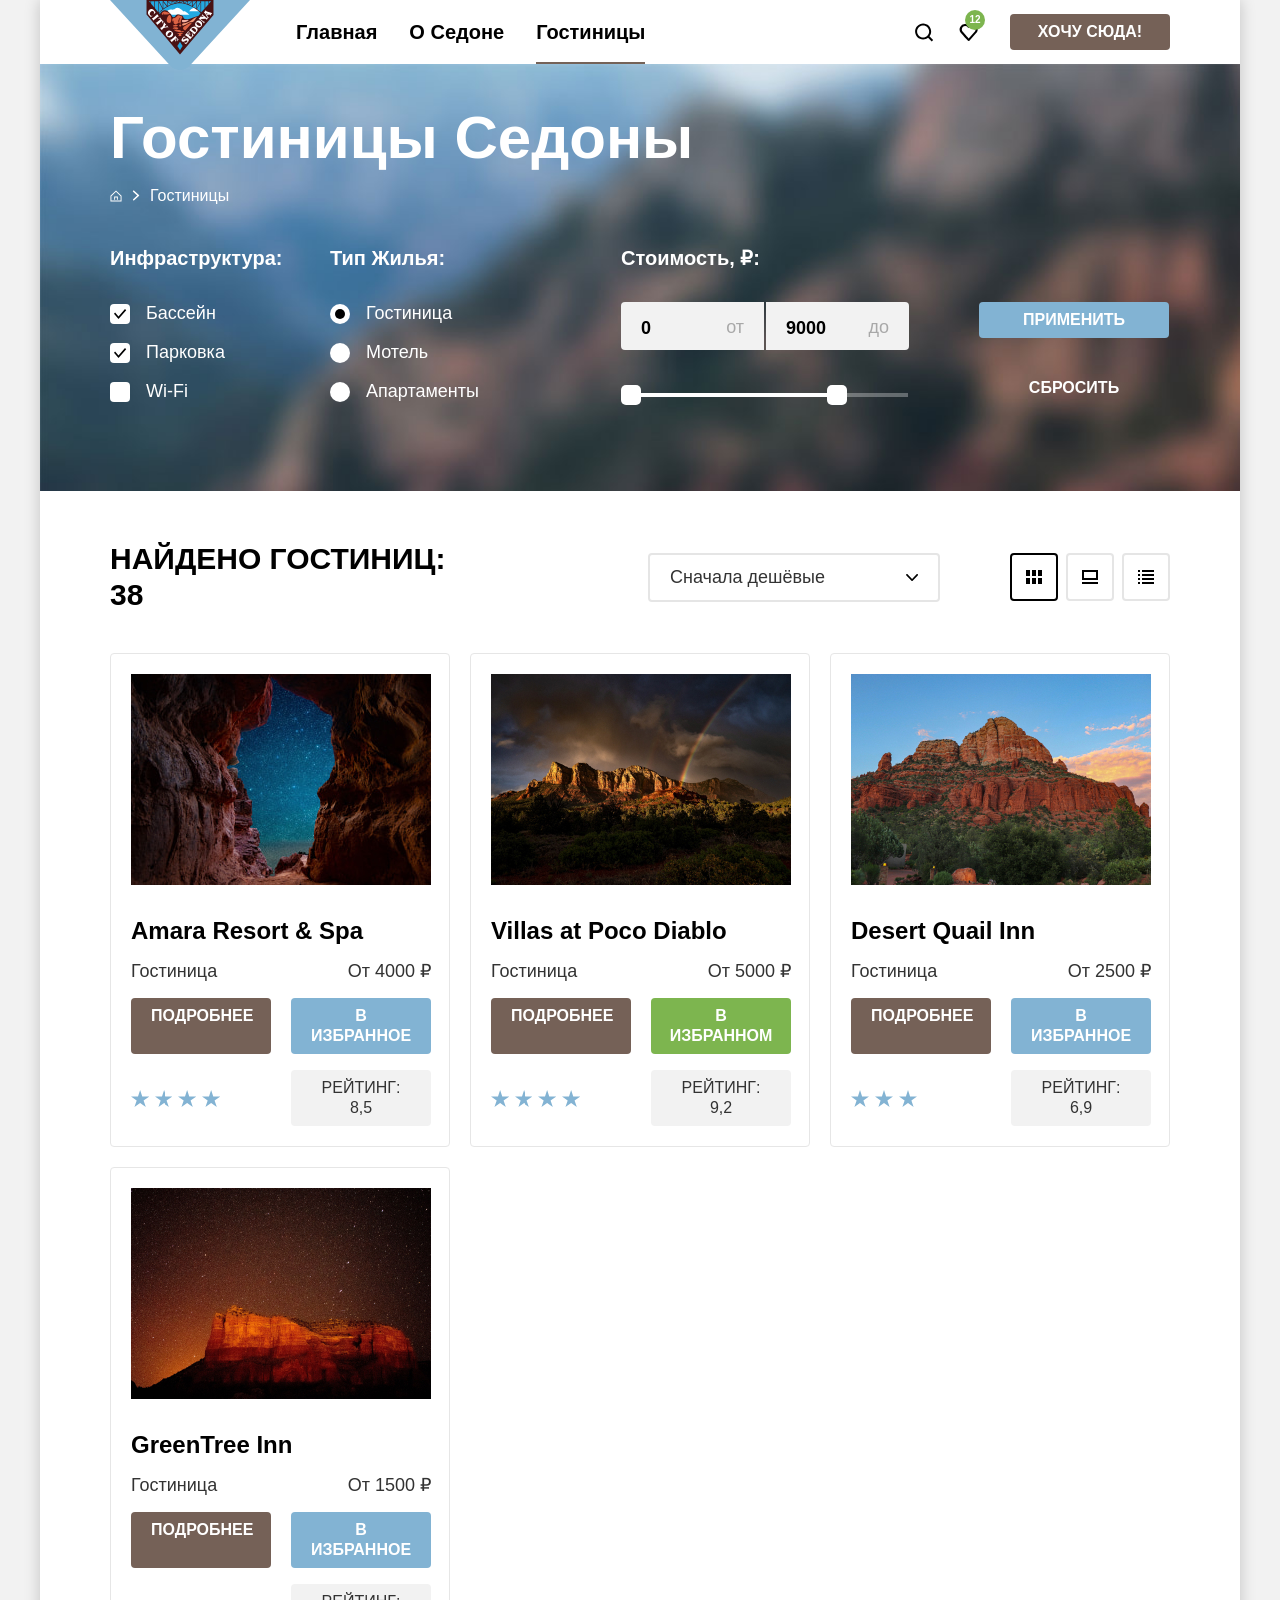
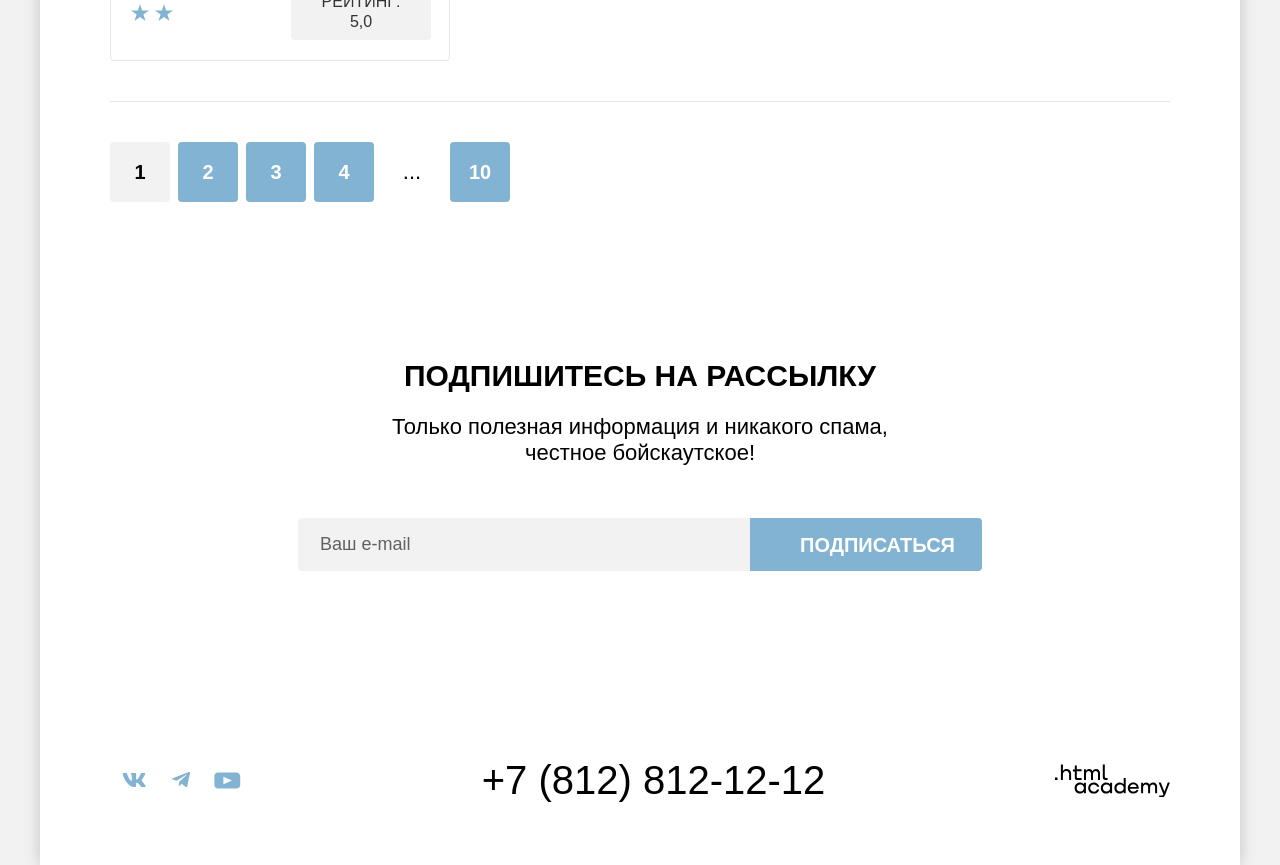
==== commit e8558e72: "Вносит исправления по комментариям наставника Комментарии наставника:     1. Формы подписки не дол" ====
--- a/catalog.html
+++ b/catalog.html
@@ -278,7 +278,7 @@
           <form class="subscribe-form" action="https://echo.htmlacademy.ru/" method="post">
             <p class="subscribe-form-name">
               <label class="visually-hidden" for="user-email">Ваш e-mail</label>
-              <input class="field" type="email" id="user-email" name="user-email" placeholder="Ваш e-mail">
+              <input class="field" type="email" id="user-email" name="user-email" placeholder="Ваш e-mail" required>
             </p>
             <button class="subscribe-button" type="submit">Подписаться</button>
           </form>
@@ -287,35 +287,20 @@
 
       <footer class="page-footer" data-test="footer">
         <div class="page-footer-container">
-          <ul class="footer-social-list">
+           <ul class="footer-social-list">
             <li class="footer-social-item">
-              <a class="footer-social-link" href="https://vk.com/htmlacademy">
+              <a class="footer-social-link social-link-vk" href="https://vk.com/htmlacademy">
                 <span class="visually-hidden">ВКонтакте</span>
-                <svg width="24" height="14" viewBox="0 0 24 14" fill="none" xmlns="http://www.w3.org/2000/svg">
-                  <path fill-rule="evenodd" clip-rule="evenodd"
-                    d="M23.45 0.948C23.616 0.402 23.45 0 22.655 0H20.03C19.362 0 19.054 0.347 18.887 0.73C18.887 0.73 17.552 3.926 15.661 6.002C15.049 6.604 14.771 6.795 14.437 6.795C14.27 6.795 14.019 6.604 14.019 6.057V0.948C14.019 0.292 13.835 0 13.279 0H9.151C8.734 0 8.483 0.304 8.483 0.593C8.483 1.214 9.429 1.358 9.526 3.106V6.904C9.526 7.737 9.373 7.888 9.039 7.888C8.149 7.888 5.984 4.677 4.699 1.003C4.45 0.288 4.198 0 3.527 0H0.9C0.15 0 0 0.347 0 0.73C0 1.412 0.89 4.8 4.145 9.281C6.315 12.341 9.37 14 12.153 14C13.822 14 14.028 13.632 14.028 12.997V10.684C14.028 9.947 14.186 9.8 14.715 9.8C15.105 9.8 15.772 9.992 17.33 11.467C19.11 13.216 19.403 14 20.405 14H23.03C23.78 14 24.156 13.632 23.94 12.904C23.702 12.18 22.852 11.129 21.725 9.882C21.113 9.172 20.195 8.407 19.916 8.024C19.527 7.533 19.638 7.314 19.916 6.877C19.916 6.877 23.116 2.451 23.449 0.948H23.45Z"
-                    fill="#83B3D3" />
-                </svg>
               </a>
             </li>
             <li class="footer-social-item">
-              <a class="footer-social-link" href="https://t.me/htmlacademy">
+              <a class="footer-social-link social-link-tg" href="https://t.me/htmlacademy">
                 <span class="visually-hidden">Телеграм</span>
-                <svg width="18" height="16" viewBox="0 0 18 16" fill="none" xmlns="http://www.w3.org/2000/svg">
-                  <path
-                    d="M16.785 0.0992597L0.840489 6.24776C-0.247661 6.68481 -0.241365 7.29184 0.640845 7.56253L4.73445 8.83953L14.2058 2.8637C14.6537 2.59121 15.0629 2.7378 14.7265 3.03636L7.05283 9.96185H7.05103L7.05283 9.96275L6.77045 14.1823C7.18413 14.1823 7.36669 13.9925 7.59871 13.7686L9.58705 11.8351L13.7229 14.89C14.4855 15.31 15.0332 15.0941 15.2229 14.1841L17.9379 1.38885C18.2158 0.274623 17.5126 -0.229883 16.785 0.0992597Z"
-                    fill="#83B3D3" />
-                </svg>
               </a>
             </li>
             <li class="footer-social-item">
-              <a class="footer-social-link" href="https://www.youtube.com/user/htmlacademyru">
+              <a class="footer-social-link social-link-youtube" href="https://www.youtube.com/user/htmlacademyru">
                 <span class="visually-hidden">YouTube</span>
-                <svg width="22" height="17" viewBox="0 0 22 17" fill="none" xmlns="http://www.w3.org/2000/svg">
-                  <path
-                    d="M18.607 0H3.17413C1.31343 0 0 1.59375 0 3.4V13.4937C0 15.4062 1.31343 17 3.17413 17H18.8259C20.4677 17 22 15.4062 22 13.6V3.4C21.7811 1.59375 20.4677 0 18.607 0ZM7.66169 12.5375V4.4625L14.995 8.5L7.66169 12.5375Z"
-                    fill="#83B3D3" />
-                </svg>
               </a>
             </li>
           </ul>
--- a/styles/styles.css
+++ b/styles/styles.css
@@ -73,6 +73,19 @@
   margin-bottom: -6px;
 }
 
+.navigation-logo:hover {
+  opacity: 0.6;
+}
+
+.navigation-logo:focus-visible {
+  opacity: 0.6;
+  outline: var(--browser-outline);
+}
+
+.navigation-logo:active {
+  opacity: 0.3;
+}
+
 .page-header-logo {
   display: block;
 }
@@ -106,6 +119,21 @@
   color: #000000;
   text-decoration: none;
 }
+
+.navigation-link[href]:hover {
+  color: #515c79;
+}
+
+.navigation-link[href]:focus-visible {
+  color: #3e589e;
+  outline: 3px solid #4f5f8d;
+}
+
+.navigation-link[href]:active {
+  opacity: 0.3;
+}
+
+
 
 .navigation-link-current {
   position: relative;
@@ -653,10 +681,36 @@
   align-items: center;
   width: 47px;
   height: 40px;
-  color: #83B3D3;
+  color: #83b3d3;
   background-repeat: no-repeat;
   background-position: center;
   box-sizing: border-box;
+  text-decoration: none;
+}
+
+.footer-social-link::before {
+  content: "";
+  display: block;
+  width: 47px;
+  height: 40px;
+  background-color: currentColor;
+  mask-repeat: no-repeat;
+  mask-position: center;
+}
+
+.social-link-vk::before {
+  mask-image: url("../images/vk.svg");
+  mask-size: 24px 14px;
+}
+
+.social-link-tg::before {
+  mask-image: url("../images/telegram.svg");
+  mask-size: 18px 16px;
+}
+
+.social-link-youtube::before {
+  mask-image: url("../images/youtube.svg");
+  mask-size: 27px 17px;
 }
 
 /* состояния ссылок на соцсети */
@@ -1961,8 +2015,9 @@
   pointer-events: none;
 }
 
+
 .number-field {
-  padding: 14px 10px 14px 10px;
+  padding: 14px 5px 14px 5px;
   font-family: inherit;
   font-weight: 700;
   font-size: 18px;
@@ -1971,6 +2026,7 @@
   border: none;
   background-color: transparent;
   appearance: textfield;
+  text-align: center;
 }
 
 .number-field::-webkit-outer-spin-button,
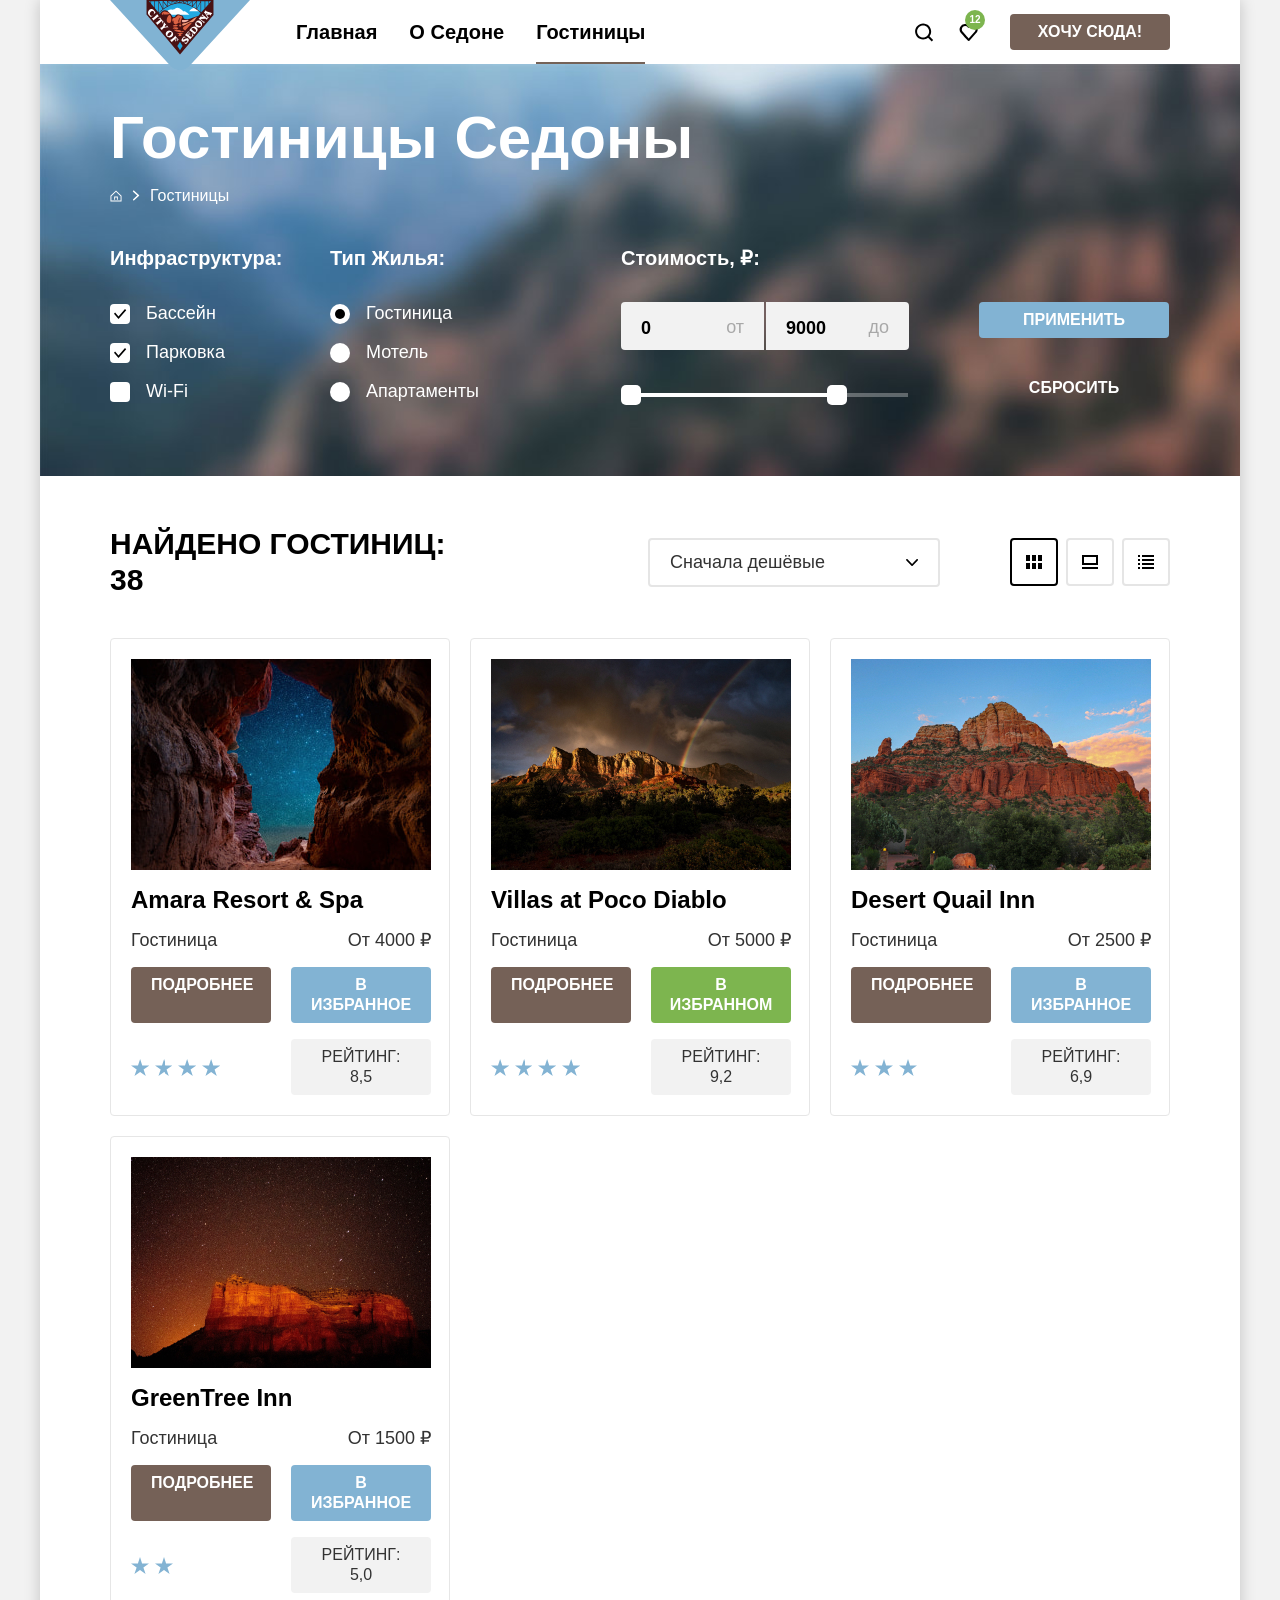
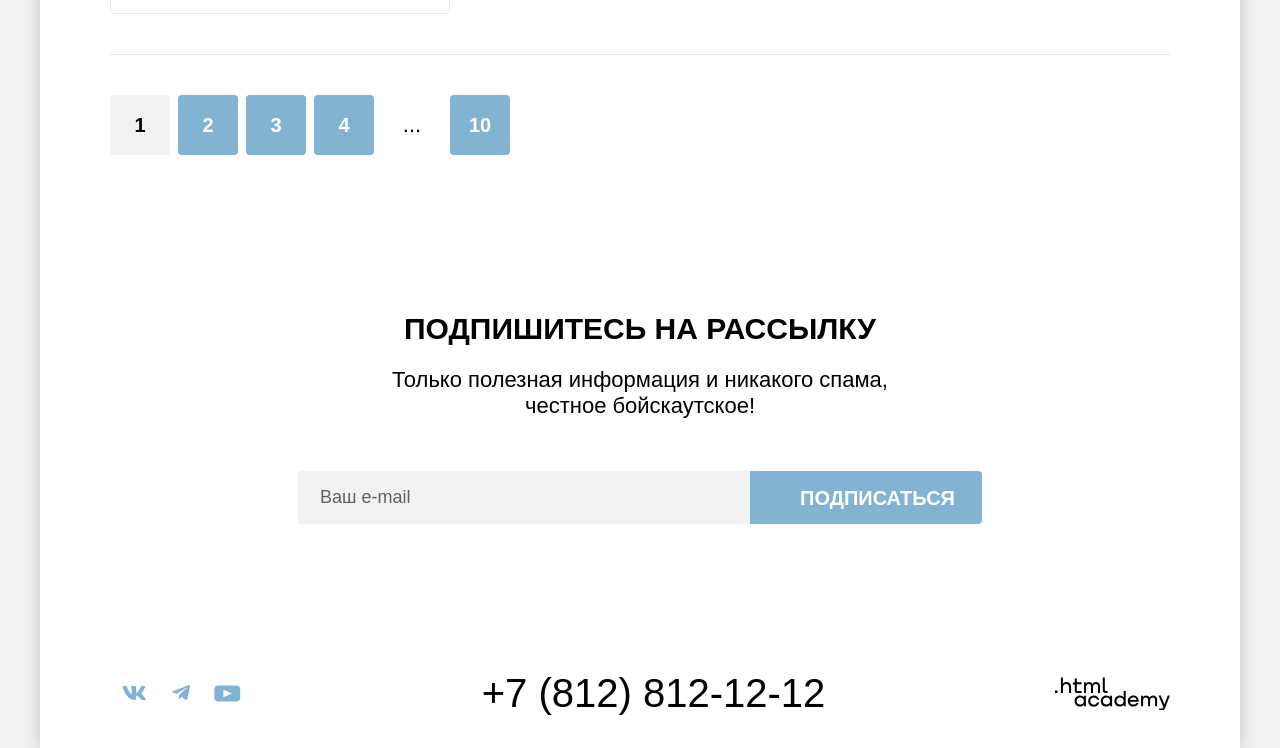
==== commit 2a735d99: "Внесены правки по комментариям наставника на защите 1. TEST-06. Pixel Perfect: нашел ошибку, исправи" ====
--- a/catalog.html
+++ b/catalog.html
@@ -58,95 +58,97 @@
                 <a class="breadcrumbs-link" href="#">Гостиницы</a>
               </li>
             </ol>
-          </div>
-
-          <section class="filters" data-test="filter">
-            <h2 class="visually-hidden">Фильтры</h2>
-            <form class="catalog-filter" action="https://echo.htmlacademy.ru/" method="get">
-              <fieldset class="catalog-filter-group">
-                <legend class="catalog-filter-title">Инфраструктура:</legend>
-                <ul class="catalog-filter-list">
-                  <li class="catalog-filter-item">
-                    <label class="control">
-                      <input class="visually-hidden control-input" type="checkbox" name="pool" checked>
-                      <span class="control-mark"></span>
-                      <span class="control-label">Бассейн</span>
-                    </label>
-                  </li>
-                  <li class="catalog-filter-item">
-                    <label class="control">
-                      <input class="visually-hidden control-input" type="checkbox" name="parking" checked>
-                      <span class="control-mark"></span>
-                      <span class="control-label">Парковка</span>
-                    </label>
-                  </li>
-                  <li class="catalog-filter-item">
-                    <label class="control">
-                      <input class="visually-hidden control-input" type="checkbox" name="wifi">
-                      <span class="control-mark"></span>
-                      <span class="control-label">Wi-Fi</span>
-                    </label>
-                  </li>
-                </ul>
-              </fieldset>
-              <fieldset class="catalog-filter-group">
-                <legend class="catalog-filter-title">Тип жилья:</legend>
-                <ul class="catalog-filter-list">
-                  <li class="catalog-filter-item">
-                    <label class="control">
-                      <input class="visually-hidden control-input" type="radio" name="housing-type" value="hotel"
-                        checked>
-                      <span class="control-mark"></span>
-                      <span class="control-label">Гостиница</span>
-                    </label>
-                  </li>
-                  <li class="catalog-filter-item">
-                    <label class="control">
-                      <input class="visually-hidden control-input" type="radio" name="housing-type" value="motel">
-                      <span class="control-mark"></span>
-                      <span class="control-label">Мотель</span>
-                    </label>
-                  </li>
-                  <li class="catalog-filter-item">
-                    <label class="control">
-                      <input class="visually-hidden control-input" type="radio" name="housing-type" value="apartments">
-                      <span class="control-mark"></span>
-                      <span class="control-label">Апартаменты</span>
-                    </label>
-                  </li>
-                </ul>
-              </fieldset>
-              <fieldset class="catalog-filter-group">
-                <legend class="catalog-filter-title">Стоимость, ₽:</legend>
-                <div class="range">
-                  <div class="range-wrapper-inputs">
-                    <label class="catalog-filter-label">
-                      <span class="range-input-label">от</span>
-                      <input class="range-input range-input-min" type="number" value="0" name="min-price">
-                    </label>
-                    <label class="catalog-filter-label">
-                      <span class="range-input-label">до</span>
-                      <input class="range-input range-input-max" type="number" value="9000" name="max-price">
-                    </label>
-                  </div>
-                  <div class="range-scale">
-                    <div class="range-bar">
-                      <button class="range-toggle toggle-min" type="button">
-                        <span class="visually-hidden">Изменить минимальную стоимость.</span>
-                      </button>
-                      <button class="range-toggle toggle-max" type="button">
-                        <span class="visually-hidden">Изменить максимальную стоимость.</span>
-                      </button>
+
+
+            <section class="filters" data-test="filter">
+              <h2 class="visually-hidden">Фильтры</h2>
+              <form class="catalog-filter" action="https://echo.htmlacademy.ru/" method="get">
+                <fieldset class="catalog-filter-group">
+                  <legend class="catalog-filter-title">Инфраструктура:</legend>
+                  <ul class="catalog-filter-list">
+                    <li class="catalog-filter-item">
+                      <label class="control">
+                        <input class="visually-hidden control-input" type="checkbox" name="pool" checked>
+                        <span class="control-mark"></span>
+                        <span class="control-label">Бассейн</span>
+                      </label>
+                    </li>
+                    <li class="catalog-filter-item">
+                      <label class="control">
+                        <input class="visually-hidden control-input" type="checkbox" name="parking" checked>
+                        <span class="control-mark"></span>
+                        <span class="control-label">Парковка</span>
+                      </label>
+                    </li>
+                    <li class="catalog-filter-item">
+                      <label class="control">
+                        <input class="visually-hidden control-input" type="checkbox" name="wifi">
+                        <span class="control-mark"></span>
+                        <span class="control-label">Wi-Fi</span>
+                      </label>
+                    </li>
+                  </ul>
+                </fieldset>
+                <fieldset class="catalog-filter-group">
+                  <legend class="catalog-filter-title">Тип жилья:</legend>
+                  <ul class="catalog-filter-list">
+                    <li class="catalog-filter-item">
+                      <label class="control">
+                        <input class="visually-hidden control-input" type="radio" name="housing-type" value="hotel"
+                          checked>
+                        <span class="control-mark"></span>
+                        <span class="control-label">Гостиница</span>
+                      </label>
+                    </li>
+                    <li class="catalog-filter-item">
+                      <label class="control">
+                        <input class="visually-hidden control-input" type="radio" name="housing-type" value="motel">
+                        <span class="control-mark"></span>
+                        <span class="control-label">Мотель</span>
+                      </label>
+                    </li>
+                    <li class="catalog-filter-item">
+                      <label class="control">
+                        <input class="visually-hidden control-input" type="radio" name="housing-type"
+                          value="apartments">
+                        <span class="control-mark"></span>
+                        <span class="control-label">Апартаменты</span>
+                      </label>
+                    </li>
+                  </ul>
+                </fieldset>
+                <fieldset class="catalog-filter-group">
+                  <legend class="catalog-filter-title">Стоимость, ₽:</legend>
+                  <div class="range">
+                    <div class="range-wrapper-inputs">
+                      <label class="catalog-filter-label">
+                        <span class="range-input-label">от</span>
+                        <input class="range-input range-input-min" type="number" value="0" name="min-price">
+                      </label>
+                      <label class="catalog-filter-label">
+                        <span class="range-input-label">до</span>
+                        <input class="range-input range-input-max" type="number" value="9000" name="max-price">
+                      </label>
+                    </div>
+                    <div class="range-scale">
+                      <div class="range-bar">
+                        <button class="range-toggle toggle-min" type="button">
+                          <span class="visually-hidden">Изменить минимальную стоимость.</span>
+                        </button>
+                        <button class="range-toggle toggle-max" type="button">
+                          <span class="visually-hidden">Изменить максимальную стоимость.</span>
+                        </button>
+                      </div>
                     </div>
                   </div>
-                </div>
-              </fieldset>
-              <div class="catalog-filter-buttons">
-                <button class="catalog-filter-submit" type="submit">Применить</button>
-                <button class="catalog-filter-reset" type="reset">Сбросить</button>
-              </div>
-
-            </form>
+                </fieldset>
+                <div class="catalog-filter-buttons">
+                  <button class="catalog-filter-submit" type="submit">Применить</button>
+                  <button class="catalog-filter-reset" type="reset">Сбросить</button>
+                </div>
+          </div>
+
+          </form>
           </section>
         </div>
 
@@ -287,7 +289,7 @@
 
       <footer class="page-footer" data-test="footer">
         <div class="page-footer-container">
-           <ul class="footer-social-list">
+          <ul class="footer-social-list">
             <li class="footer-social-item">
               <a class="footer-social-link social-link-vk" href="https://vk.com/htmlacademy">
                 <span class="visually-hidden">ВКонтакте</span>
--- a/styles/styles.css
+++ b/styles/styles.css
@@ -164,6 +164,10 @@
 
 .navigation-user-link:hover {
   background-color: rgba(117, 97, 87, 0.1);
+}
+
+.navigation-user-link:active {
+  background-color: rgba(138, 50, 6, 0.3);
 }
 
 .navigation-user-link-search {
@@ -334,7 +338,7 @@
 }
 
 .advantages-item-container {
-  width: 230px;
+  width: 240px;
   min-height: 203px;
   display: flex;
   flex-direction: column;
@@ -658,9 +662,7 @@
 .page-footer-container {
   display: flex;
   align-items: center;
-  padding-top: 40px;
   padding-right: 70px;
-  padding-bottom: 30px;
   padding-left: 70px;
 }
 
@@ -795,14 +797,18 @@
 
 .main-inner-header {
   padding-top: 35px;
-  padding-bottom: 70px;
-  padding-left: 70px;
-  padding-right: 70px;
+  padding-bottom: 55px;
   background-color: #87a4c4;
   background-image: url("../images/background-filters.jpg");
   background-size: cover;
   background-repeat: no-repeat;
 }
+
+.main-inner-header-container {
+  padding-left: 70px;
+  padding-right: 70px;
+}
+
 
 .inner-header-title {
   margin-top: 0;
@@ -1055,6 +1061,17 @@
   border: none;
   cursor: pointer;
 }
+
+.range-toggle:hover {
+  cursor: col-resize;
+  box-shadow: 0 4px 10px 0 rgba(0, 0, 0, 0.25);
+}
+
+.range-toggle:active {
+  border: 2px solid rgba(131, 179, 211, 1);
+  box-shadow: 0 4px 10px 0 rgba(0, 0, 0, 0.25);
+}
+
 
 .range-toggle:focus-visible {
   outline: 3px solid #83b3d3;
@@ -1420,7 +1437,6 @@
 
 
 .product-card-title {
-  display: inline-block;
   margin: 0;
   font-size: 24px;
   line-height: 28px;
@@ -1430,7 +1446,6 @@
 
 .product-card-image {
   display: block;
-  margin-bottom: 16px;
 }
 
 .product-card-type {
